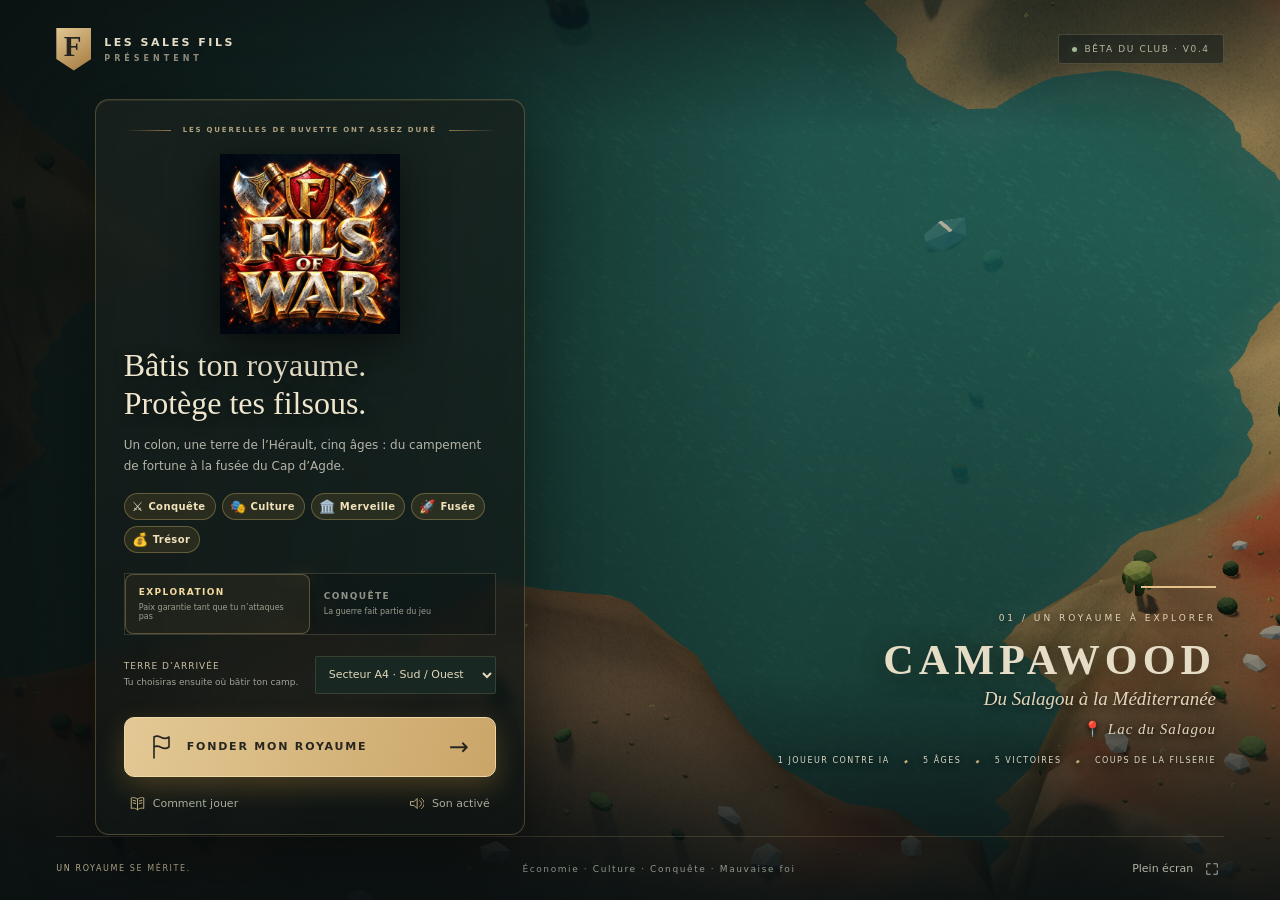
==== index.html @ 240ef9f4 "lot K : diplomatie avec les Barons et routes commerciales - diplomatie : guerre, trêve de 5 min ache" ====
<!doctype html>
<html lang="fr">
<head>
  <meta charset="utf-8">
  <meta name="viewport" content="width=device-width, initial-scale=1, viewport-fit=cover, maximum-scale=1">
  <meta name="theme-color" content="#161b1b">
  <meta name="description" content="FILS OF WAR — Bâtis ton royaume. Protège tes filsous. Fais trembler les autres clans. Une escarmouche autonome des Sales Fils sur les rives du Salagou.">
  <title>FILS OF WAR — Campawood · bêta du Club</title>
  <link rel="stylesheet" href="club.css">
  <link rel="icon" href="[data-uri]" type="image/svg+xml">
  <style>
:root{--ink:#e6ddc7;--muted:#a39f8f;--gold:#cfad72;--gold-light:#f2da9f;--line:rgba(214,190,135,.2);--panel:rgba(18,25,25,.94);--red:#8e3e37;--blue:#87b5bf;--hud-height:72px;--tray-height:172px;--map-size:202px;--serif:Georgia,'Times New Roman',serif;--sans:Inter,ui-sans-serif,system-ui,-apple-system,'Segoe UI',sans-serif;color-scheme:dark}
*{box-sizing:border-box}html,body{width:100%;height:100%;margin:0;overflow:hidden;background:#131d1d;color:var(--ink);font-family:var(--sans)}button,input,select{font:inherit}button{color:inherit;cursor:pointer;border:0;background:none}button:disabled{cursor:not-allowed;opacity:.43}button:focus-visible,input:focus-visible,select:focus-visible{outline:2px solid #f4d79a;outline-offset:3px}button,canvas{-webkit-tap-highlight-color:transparent}button{touch-action:manipulation}button svg{flex-shrink:0}button:hover:not(:disabled){filter:brightness(1.13)}[hidden]{display:none!important}svg.icon{width:24px;height:24px;display:block;fill:none;stroke:currentColor;stroke-width:1.6;stroke-linecap:round;stroke-linejoin:round}#world{position:absolute;inset:0;width:100%;height:100%;touch-action:none;outline:none}.vignette{position:absolute;inset:0;pointer-events:none;background:radial-gradient(ellipse at 54% 46%,transparent 54%,rgba(46,28,10,.34) 100%)}.menu-screen{position:absolute;inset:0;display:flex;flex-direction:column;isolation:isolate;background:linear-gradient(90deg,rgba(10,17,18,.97),rgba(12,20,21,.92) 27%,rgba(12,19,20,.44) 58%,rgba(12,19,20,.02) 100%)}.menu-screen:after{content:'';position:absolute;z-index:-1;inset:0;pointer-events:none;background:linear-gradient(0deg,rgba(10,17,18,.9),transparent 25%,transparent 85%,rgba(10,17,18,.5))}.menu-header{height:98px;display:flex;justify-content:space-between;align-items:center;padding:0 4.4%}.club-mark{display:flex;gap:13px;align-items:center;font-size:11px;font-weight:650;letter-spacing:2.5px}.club-sub{display:block;color:#938d7c;font-size:8px;letter-spacing:4px;margin-top:5px}.small-crest{display:grid;place-items:center;flex:0 0 auto;width:35px;height:43px;clip-path:polygon(0 0,100% 0,100% 73%,50% 100%,0 73%);font:700 29px var(--serif);background:linear-gradient(145deg,#e1c693,#a47a3f);color:#272521;padding-bottom:5px;filter:drop-shadow(0 2px 8px #0007)}.version-tag{border:1px solid #c9b58c3b;border-radius:3px;padding:9px 13px;font-size:9px;letter-spacing:1.6px;background:#111c1c88;color:#b9b7a2;display:flex;align-items:center;gap:8px}.version-tag i{width:5px;height:5px;background:#a4b997;border-radius:50%;box-shadow:0 0 9px #b4d69944}.menu-content{margin:0 0 0 7.4%;width:min(430px,42vw);flex:1;display:flex;flex-direction:column;justify-content:center;padding-bottom:25px}.ornament{display:flex;gap:12px;align-items:center;white-space:nowrap;margin-bottom:20px}.ornament span{height:1px;background:linear-gradient(90deg,transparent,#8e7848);flex:1}.ornament span:last-child{transform:rotate(180deg)}.ornament b{font-size:7px;letter-spacing:1.8px;font-weight:600;color:#b4a481}.wordmark{text-align:center;position:relative;margin-right:10px;line-height:.82;text-shadow:0 4px 2px #0009,0 0 30px #d0ae690f}.wordmark .fils,.wordmark .war{display:block;font-family:var(--serif);font-weight:900;letter-spacing:8px;background:linear-gradient(#eee2b8 6%,#bea270 38%,#f1e2ae 49%,#ac894e 70%,#e4d2a0);background-clip:text;-webkit-background-clip:text;color:transparent;filter:drop-shadow(0 3px 0 #4d3c24)}.wordmark .fils{font-size:clamp(60px,7.2vw,112px)}.wordmark .war{font-size:clamp(76px,8.6vw,137px)}.of-war{display:flex;gap:13px;justify-content:center;align-items:center;color:#bdae87;font-family:var(--serif);font-size:17px;letter-spacing:5px;line-height:1.8}.of-war i{display:block;width:75px;height:1px;background:linear-gradient(90deg,transparent,#9d8450)}.of-war i:last-child{transform:rotate(180deg)}.tagline{font:clamp(22px,2.5vw,34px)/1.2 var(--serif);margin:22px 0 12px;color:#efe6ce}.menu-description{font-size:12px;line-height:1.8;margin:0 0 23px;color:#b5b4a8}.difficulty{display:grid;grid-template-columns:1fr 1fr;background:#0c141477;border:1px solid var(--line);margin-bottom:12px}.difficulty button{text-align:left;padding:12px 13px;color:#8f9386;font-size:9px;font-weight:700;letter-spacing:1.4px;border:1px solid transparent;transition:.2s}.difficulty button.active{color:var(--gold-light);background:#75623b29;border-color:#c2a46a60}.difficulty button span{display:block;font-size:8px;font-weight:400;letter-spacing:0;margin-top:6px;color:#9e9e8f}.primary{background:linear-gradient(110deg,#e3c995,#caa568);color:#26251f;min-height:50px;display:flex;align-items:center;justify-content:center;gap:14px;padding:15px 24px;border:1px solid #eed7a2;box-shadow:0 0 0 3px #b69b5e18,inset 0 1px 0 #ffedbb88,0 6px 24px #0003;font-weight:750;font-size:11px;letter-spacing:1.8px}.start-button{width:100%;justify-content:flex-start;height:60px}.start-button .arrow{margin-left:auto;font-size:24px;font-weight:400}.start-button svg{width:24px}.menu-secondary{display:flex;justify-content:space-between;margin-top:18px}.menu-secondary button{display:flex;gap:8px;align-items:center;font-size:11px;color:#a9aa9b}.menu-secondary svg{width:15px;height:15px;color:#beaa7e}.map-title{position:absolute;bottom:17%;right:6%;text-shadow:0 2px 7px #000b;text-align:right;pointer-events:none}.map-title-line{width:75px;height:2px;background:#e3c28a;margin:0 0 18px auto}.map-title>span{font-size:9px;letter-spacing:3px;color:#e4d4b4}.map-title h2{font:700 clamp(26px,3.3vw,50px) var(--serif);letter-spacing:5px;margin:10px 0 4px}.map-title p{font:italic 19px var(--serif);margin:0 0 24px;color:#e4d5b9}.map-specs{display:flex;align-items:center;gap:14px;font-size:8px;letter-spacing:1.5px;color:#dbd7c3}.map-specs i{font-size:5px;color:#c7af7c}.menu-footer{display:flex;justify-content:space-between;align-items:center;margin:0 4.4%;height:64px;border-top:1px solid #c7b17b30;color:#8f978c;font-size:9px;letter-spacing:1.6px}.menu-footer>span:first-child{color:#c0b394;font-size:8px}.text-button{color:#b4b4a4;padding:13px 5px;font-size:11px}.text-button svg{display:inline-block;vertical-align:middle;width:14px;height:14px;margin-left:8px}.error-box{margin-top:15px;padding:12px;border:1px solid #a6584c;background:#4d2626;color:#f5d8ce;font-size:12px;line-height:1.5}
#hud{position:absolute;inset:0;pointer-events:none}#hud button,#hud input,#hud select,#hud canvas,#selection-panel,#cursor-info{pointer-events:auto}.topbar{position:absolute;top:0;left:0;right:0;height:var(--hud-height);display:flex;align-items:center;justify-content:space-between;background:linear-gradient(180deg,#192222fa,#192121f0);border-bottom:1px solid #d6bc763b;box-shadow:0 3px 16px #0004;padding:0 20px;gap:16px;pointer-events:auto}.hud-brand{display:flex;align-items:center;gap:10px;text-align:left;white-space:nowrap;padding:0}.hud-brand>span:last-child{font:700 12px var(--serif);letter-spacing:1.5px}.hud-brand small{display:block;font:7px var(--sans);letter-spacing:3.4px;color:#a69b80;margin-top:5px}.hud-brand .small-crest{width:28px;height:35px;font-size:24px}.resource-strip{display:flex;align-items:center;gap:24px}.resource{display:flex;align-items:center;gap:10px;position:relative}.resource svg{width:27px;height:27px;filter:drop-shadow(0 2px 2px #0006)}.food svg{color:#c6ba7b}.wood svg{color:#acb38c}.stone svg{color:#aab9b6}.gold svg{color:#ddb864}.population svg{color:#b0b9b7}.resource>div{display:flex;flex-direction:column;gap:3px}.resource strong{font-size:18px;font-weight:600;font-variant-numeric:tabular-nums;color:#efe9d6;white-space:nowrap}.resource>div>span{font-size:7px;letter-spacing:1.5px;color:#a29f8c}.resource>small{align-self:flex-end;font-size:9px;color:#8d9f91;padding-bottom:2px;min-width:8px}.resource.population{border-left:1px solid var(--line);padding-left:24px}.resource.population strong{font-size:16px}.session-controls{display:flex;align-items:center;gap:10px}.time-box{display:flex;flex-direction:column;gap:3px;align-items:center;min-width:44px}.time-box strong{font-size:11px;font-weight:500;font-variant-numeric:tabular-nums;letter-spacing:1px}.time-box button{color:var(--gold);font-size:9px;padding:1px 10px;border:1px solid #ad966b33;border-radius:2px}.icon-button{width:34px;height:34px;border:1px solid var(--line);display:grid;place-items:center;background:#172323e8;color:#c3c4ae;font:22px var(--sans)}.icon-button svg{width:17px;height:17px}.objective-panel{position:absolute;top:calc(var(--hud-height) + 24px);left:24px;width:270px;padding:17px 18px 14px;background:linear-gradient(135deg,rgba(19,30,28,.93),rgba(19,28,27,.82));border:1px solid var(--line);box-shadow:0 4px 20px #0002}.objective-panel:before{content:'';position:absolute;left:-1px;top:18px;width:2px;height:22px;background:var(--gold)}#objective-toggle{display:flex;width:100%;justify-content:space-between;align-items:center;padding:0}#objective-toggle svg{width:12px;height:12px;color:#b9aa87}.eyebrow{font-size:8px;font-weight:650;letter-spacing:1.6px;color:var(--gold)}.objective-panel h2{font:19px var(--serif);margin:13px 0 8px}.objective-panel p{font-size:11px;line-height:1.6;margin:0;color:#aeb5a5}.objective-progress{display:flex;gap:5px;margin:14px 0 10px}.objective-progress i{height:2px;background:#6b725e80;flex:1}.objective-progress i.done{background:#baab71}.objective-progress i.current{background:#e8cf8d;box-shadow:0 0 6px #cfb57166}.guide-action{color:#dcc695;padding:5px 0 0;display:flex;justify-content:space-between;gap:15px;width:100%;font-size:10px}.guide-action span{font-size:15px}.camera-controls{position:absolute;right:18px;top:calc(var(--hud-height) + 24px);display:flex;flex-direction:column;gap:6px}.selection-shortcuts{position:absolute;bottom:calc(var(--tray-height) + 13px);left:calc(var(--map-size) + 46px);display:flex;align-items:center;gap:7px}.selection-shortcuts button{display:flex;align-items:center;gap:8px;padding:9px 11px;border:1px solid #ccbb8b42;background:#14201eef;font-size:10px;box-shadow:0 2px 9px #0003}.selection-shortcuts svg{width:16px;height:16px;color:#bca87a}.selection-shortcuts b{font-size:9px;font-weight:600;border-left:1px solid var(--line);padding-left:8px;min-width:16px}.selection-shortcuts .active{border-color:#d5ba7f;color:#edd398;background:#6c5c30}kbd{font-size:8px;font-family:var(--sans);border:1px solid #b7b18c33;border-radius:2px;min-width:15px;text-align:center;padding:1px 3px;color:#9f9f8b;font-weight:500}.touch-only{display:none!important}.minimap-panel{position:absolute;bottom:18px;left:18px;width:var(--map-size);background:#172221f5;border:1px solid #c1a86e55;box-shadow:0 4px 24px #0008;padding:5px;pointer-events:auto}.minimap-heading{font-size:6px;letter-spacing:1.6px;padding:5px 4px 8px;display:flex;justify-content:space-between;align-items:center;color:#b6b09b}.minimap-heading b{font-size:8px;letter-spacing:0;color:#d3c99f;font-weight:500}#minimap{width:100%;height:auto;display:block;cursor:crosshair;touch-action:none;background:#152826}.minimap-legend{display:flex;justify-content:space-between;font-size:6px;letter-spacing:.7px;color:#aeb4a4;padding:8px 3px 3px}.minimap-legend span{display:flex;align-items:center;gap:4px}.minimap-legend i{width:4px;height:4px;border-radius:50%}.ally-dot{background:#7fbdc5}.enemy-dot{background:#c3634b}.selection-panel{position:absolute;bottom:18px;left:calc(var(--map-size) + 32px);right:18px;min-height:calc(var(--tray-height) - 18px);background:var(--panel);border:1px solid #c1a86e42;box-shadow:0 4px 24px #0006;display:flex;padding:15px 20px 31px;gap:24px}.selection-info{width:250px;min-width:215px;display:flex;gap:15px;align-items:center;border-right:1px solid var(--line);padding-right:18px}.portrait{width:66px;height:74px;position:relative;flex-shrink:0;display:grid;place-items:center;background:radial-gradient(circle at 50% 20%,#64737155,#26322f 65%);border:1px solid #c0ad7550;box-shadow:inset 0 0 0 3px #1a2928,inset 0 0 0 4px #c0ad7520}.portrait svg{width:39px;height:45px;color:#d6c69f;filter:drop-shadow(2px 4px 1px #0007)}.portrait .count{position:absolute;bottom:5px;right:5px;font-size:11px;font-weight:600;background:#16221fcc;padding:1px 4px;color:#f0d595}.portrait.enemy{background:radial-gradient(circle,#7d4b3f,#2f2824)}.unit-info{min-width:0}.unit-info .eyebrow{font-size:6px;letter-spacing:1.4px}.unit-info h3{font:18px/1.1 var(--serif);margin:7px 0 6px;color:#ede4cb}.unit-info p{font-size:9px;line-height:1.5;margin:5px 0;color:#a5ad9d}.health-track{height:3px;width:100%;max-width:135px;background:#f4e8b91d;margin-top:8px}.health-track i{display:block;background:#8aaa8b;height:100%}.health-numbers{font-size:8px;color:#99ab96;margin-top:4px;font-variant-numeric:tabular-nums}.action-area{flex:1;display:flex;gap:7px;align-items:center;flex-wrap:wrap;align-content:center;min-width:0}.action-card{display:flex;flex-direction:column;align-items:center;justify-content:center;position:relative;gap:5px;width:97px;min-height:90px;border:1px solid #b6a26a36;background:linear-gradient(145deg,#c5b47d0d,#0000);padding:9px 4px 7px;transition:background .1s}.action-card:hover{background:#b5a47823;border-color:#c9b67b99}.action-card svg{width:26px;height:26px;color:#cbbc91}.action-card strong{font-size:8px;font-weight:500;text-align:center;line-height:1.3}.action-card .cost{font-size:7px;display:flex;justify-content:center;gap:4px;flex-wrap:wrap;color:#b9b39b}.action-card .cost span{display:flex;align-items:center;gap:2px}.cost svg{width:10px!important;height:10px!important;color:#c6b480}.action-card .badge{position:absolute;right:3px;top:3px;font-size:6px;border:1px solid #cabb8050;padding:1px 3px;color:#c5ae7a;background:#222820}.action-card.locked{opacity:.45}.action-card.age-action{width:145px;border-color:#c5a85b55;background:#9e813422}.action-card.age-action strong{color:#e2c583}.action-card.small-card{min-height:66px;width:82px;gap:4px}.action-card.small-card svg{width:19px;height:19px}.action-card.small-card strong{font-size:7px}.action-back{align-self:stretch;min-width:24px;background:#af9b6120;color:#cdb678;font-size:20px}.close-selection{position:absolute;top:5px;right:8px;font-size:20px;color:#9d9e8b}.selection-hint{position:absolute;bottom:0;left:0;right:0;height:24px;display:flex;align-items:center;padding:0 18px;background:#0002;color:#8c988c;font-size:8px;border-top:1px solid #bdaa681c;letter-spacing:.1px}.selection-hint b{color:#c6b987;font-weight:500}.panel-description{font-size:11px;color:#b2b5a5;line-height:1.7;max-width:470px}.panel-description strong{font:19px var(--serif);color:#d7d4bc;display:block;margin-bottom:4px}.queue{display:flex;gap:4px;flex-wrap:wrap;width:100%;margin-top:3px;align-items:center}.queue>span{font-size:7px;color:#b9b8a2;margin-right:5px}.queue-item{width:24px;height:25px;border:1px solid #b5a67855;position:relative;display:grid;place-items:center;overflow:hidden}.queue-item svg{width:14px;height:14px;position:relative;z-index:1}.queue-item i{position:absolute;left:0;bottom:0;height:3px;background:#d1b577}.inline-progress{height:3px;width:100%;background:#6a715944;margin-top:7px}.inline-progress i{height:100%;background:#ccad6b;display:block}#banner{position:absolute;top:calc(var(--hud-height) + 20px);left:50%;transform:translateX(-50%);padding:12px 20px;background:#1a2723ed;border:1px solid #bfa57277;box-shadow:0 5px 30px #0005;max-width:440px;text-align:center;font-size:11px;line-height:1.5;color:#e3d4ac;transition:opacity .2s}#banner.error{border-color:#cc7567;color:#ffd2bd;background:#412f29ef}#banner.alert{border-color:#cb694d;background:#442b25ee;color:#efd1af}#cursor-info{position:absolute;pointer-events:none!important;max-width:205px;padding:7px 10px;background:#13211feb;border:1px solid #b7a27455;font-size:9px;color:#dfd5b8;box-shadow:0 3px 10px #0004}#drag-box{position:fixed;border:1px solid #e6d5a0;background:#dfc68f20;pointer-events:none}#order-marker{position:absolute;transform:translate(-50%,-50%);pointer-events:none!important;width:40px;height:22px;color:#dcca85}#order-marker i{display:block;width:100%;height:100%;border:2px solid currentColor;border-radius:50%;box-shadow:0 0 6px currentColor;animation:mark 1s ease-out infinite}#order-marker span{position:absolute;white-space:nowrap;top:-22px;left:50%;transform:translateX(-50%);font-size:10px;text-shadow:0 2px 3px #000;color:#fff4d5}#order-marker.attack{color:#f79565}@keyframes mark{0%{transform:scale(.5);opacity:1}100%{transform:scale(1.3);opacity:0}}.modal{color:var(--ink);background:radial-gradient(ellipse at 100% 0%,#3d413123,transparent),#1b2524;border:1px solid #c8ad7460;padding:36px;max-width:720px;width:calc(100% - 44px);max-height:calc(100% - 36px);overflow:auto;box-shadow:0 25px 120px #000b}.modal::backdrop{background:#070e11a6;backdrop-filter:blur(5px)}.modal h2{font:34px/1.1 var(--serif);color:#f1e4c5;margin:12px 0 13px}.modal h3{font:17px var(--serif);color:#d9c394}.modal p{color:#aeb5a5;font-size:12px;line-height:1.75}.modal-close{position:absolute;top:10px;right:14px;font-size:26px;color:#aca998}.help-grid{display:grid;grid-template-columns:1fr 1fr;gap:25px;margin-top:22px}.command-table{display:grid;grid-template-columns:1fr 1fr;gap:25px;border-top:1px solid var(--line);border-bottom:1px solid var(--line);padding:19px 0;margin:18px 0}.command-table b{font-size:9px;letter-spacing:1px;color:#c8b584;display:block;margin-bottom:10px}.command-table span{display:block;font-size:10px;line-height:1.6;margin:4px 0;color:#b1b9a9}.subtle-note{font-size:10px!important;color:#8e9d8e!important}.modal>.primary{width:100%;margin-top:22px}.pause-modal,.settings-modal{max-width:420px}.pause-modal{text-align:center}.pause-modal .secondary{margin-top:12px;width:100%;padding:14px;border:1px solid var(--line);font-size:11px}.pause-modal .text-button{margin-top:10px}.setting-row{display:flex;align-items:center;justify-content:space-between;gap:15px;padding:21px 0;border-bottom:1px solid var(--line);font-size:12px;color:#bfc3b2}.setting-row select{padding:8px 5px;background:#26332f;border:1px solid var(--line);font-size:11px;max-width:180px}.setting-row input[type=range]{width:130px;accent-color:#cdad70}.setting-row input[type=checkbox]{accent-color:#cdae71;width:18px;height:18px}.result-modal{max-width:535px;text-align:center}.result-crest{width:72px;height:84px;background:linear-gradient(140deg,#d5b77b,#8f6832);clip-path:polygon(0 0,100% 0,100% 72%,50% 100%,0 72%);color:#29362c;display:grid;place-items:center;margin:0 auto 25px;padding-bottom:13px}.result-crest svg{width:38px;height:38px}.result-stats{display:grid;grid-template-columns:repeat(2,1fr);gap:16px;padding:20px 0;margin:23px 0 0;border-top:1px solid var(--line);border-bottom:1px solid var(--line)}.result-stats strong{display:block;font:24px var(--serif);color:#dfd0a7}.result-stats span{font-size:8px;letter-spacing:1.1px;color:#95a493;display:block;margin-top:5px}#portrait-hint{display:none;position:absolute;z-index:50;inset:0;background:radial-gradient(circle at center,#354333,#152322);align-items:center;justify-content:center;flex-direction:column;text-align:center;padding:40px}#portrait-hint svg{width:70px;height:70px;color:#d5bd85}#portrait-hint h2{font:27px var(--serif);margin-top:30px}#portrait-hint p{font-size:13px;line-height:1.8;color:#b5c0ae}#ignore-portrait{margin-top:30px;padding:12px 18px;border:1px solid var(--line);font-size:11px}.no-js{position:fixed;inset:0;display:grid;place-items:center;background:#172421;color:#e6d2a1;z-index:99}
@media(min-width:1500px){.menu-content{width:450px;margin-left:10%}.menu-description{font-size:13px}.difficulty button{font-size:10px;padding:15px}.difficulty button span{font-size:9px}.menu-secondary button{font-size:12px}.resource-strip{gap:34px}.action-card{width:112px}.selection-info{width:280px}}
@media(max-width:1120px){:root{--hud-height:63px;--map-size:174px;--tray-height:158px}.topbar{padding:0 13px;gap:10px}.hud-brand>span:last-child{display:none}.resource-strip{gap:13px}.resource{gap:6px}.resource.population{padding-left:13px}.resource strong{font-size:16px}.resource svg{width:24px;height:24px}.resource>small{font-size:7px}.session-controls{gap:5px}.selection-panel{gap:16px;padding:12px 15px 29px}.selection-info{width:210px;min-width:180px;gap:12px;padding-right:12px}.portrait{width:55px;height:66px}.unit-info h3{font-size:16px}.action-card{width:80px;min-height:82px}.action-card strong{font-size:7px}.action-card .cost{font-size:6px}.action-card.age-action{width:123px}.action-card.small-card{width:72px;min-height:54px;gap:3px;padding:4px}.action-card.small-card svg{width:18px;height:18px}.action-card.small-card strong{font-size:6px}.selection-shortcuts{left:calc(var(--map-size) + 35px)}.menu-content{margin-left:6%;width:380px;max-width:45vw}.menu-header{height:80px}.map-title{right:4%;bottom:21%}.map-specs{font-size:6px;gap:9px}.objective-panel{width:235px;left:18px;top:calc(var(--hud-height) + 17px)}.camera-controls{top:calc(var(--hud-height) + 17px)}.objective-panel h2{font-size:17px}}
@media(max-height:740px){.menu-header{height:74px}.menu-content{padding-bottom:15px}.ornament{margin-bottom:10px}.wordmark .fils{font-size:80px}.wordmark .war{font-size:98px}.of-war{line-height:1.5;font-size:14px}.tagline{font-size:27px;margin-top:16px;margin-bottom:8px}.menu-description{font-size:11px;margin-bottom:18px}.difficulty button{padding:10px}.start-button{height:53px}.menu-footer{height:49px}.menu-secondary{margin-top:14px}}
@media(pointer:coarse){.touch-only{display:flex!important}kbd{display:none}.icon-button{width:38px;height:38px}.selection-shortcuts button{min-height:38px}.action-card{min-height:83px}.objective-panel{pointer-events:auto}.close-selection{width:30px;height:30px;top:1px;right:1px}}
@media(max-width:900px) and (orientation:landscape), (max-height:550px) and (orientation:landscape){:root{--hud-height:48px;--map-size:126px;--tray-height:123px}.topbar{padding:0 max(10px,env(safe-area-inset-right)) 0 max(10px,env(safe-area-inset-left));gap:8px}.hud-brand .small-crest{width:22px;height:28px;font-size:18px}.resource-strip{gap:9px}.resource{gap:5px}.resource>div{gap:1px}.resource strong{font-size:13px}.resource>div>span{font-size:5px;letter-spacing:1px}.resource>small{font-size:6px;min-width:4px}.resource svg{width:18px;height:18px}.resource.population{padding-left:9px}.resource.population strong{font-size:11px}.session-controls{gap:5px}.time-box{min-width:30px;gap:1px}.time-box strong{font-size:9px}.time-box button{font-size:8px;padding:1px 7px}.topbar .icon-button{width:30px;height:30px}.topbar .icon-button svg{width:14px;height:14px}.objective-panel{left:11px;top:calc(var(--hud-height) + 11px);width:207px;padding:10px 12px 8px}.objective-panel h2{font-size:14px;margin:8px 0 5px}.objective-panel p{font-size:9px;line-height:1.45}.objective-panel .eyebrow{font-size:6px}.objective-progress{margin:9px 0 7px}.guide-action{font-size:8px;padding-top:0}.camera-controls{right:11px;top:calc(var(--hud-height) + 11px);gap:4px}.camera-controls .icon-button{width:30px;height:30px;font-size:18px}.camera-controls .icon-button svg{width:14px;height:14px}.selection-shortcuts{left:calc(var(--map-size) + 23px);bottom:calc(var(--tray-height) + 1px);gap:5px}.selection-shortcuts button{font-size:8px;padding:5px 7px;gap:5px;min-height:29px}.selection-shortcuts svg{width:13px;height:13px}.selection-shortcuts b{font-size:8px;padding-left:5px}.minimap-panel{bottom:8px;left:9px;padding:3px}.minimap-heading{font-size:4px;letter-spacing:1px;padding:3px 2px 5px}.minimap-heading b{font-size:6px}.minimap-legend{font-size:4px;padding:4px 1px 2px;letter-spacing:.2px}.minimap-legend i{width:3px;height:3px}.selection-panel{left:calc(var(--map-size) + 18px);right:9px;bottom:8px;min-height:calc(var(--tray-height) - 8px);padding:9px 10px 20px;gap:10px}.selection-info{width:166px;min-width:142px;gap:8px;padding-right:9px}.portrait{width:42px;height:53px}.portrait svg{width:28px;height:34px}.portrait .count{font-size:8px}.unit-info h3{font-size:13px;margin:5px 0 4px}.unit-info .eyebrow{font-size:5px;letter-spacing:.7px}.unit-info p{font-size:7px;margin:3px 0}.health-track{margin-top:5px;height:2px}.health-numbers{font-size:6px}.action-area{gap:4px}.action-card{width:65px;min-height:68px;padding:5px 3px;gap:4px}.action-card svg{width:21px;height:21px}.action-card strong{font-size:6px}.action-card .cost{font-size:5px;gap:2px}.action-card .cost svg{width:8px!important;height:8px!important}.action-card.age-action{width:94px}.action-card.age-action strong{font-size:6px}.action-card.small-card{width:58px;min-height:40px;gap:2px;padding:3px 2px;flex-direction:row;flex-wrap:wrap}.action-card.small-card>svg{width:12px;height:12px}.action-card.small-card strong{font-size:5px}.action-card.small-card .cost{width:100%;font-size:5px}.action-card .badge{font-size:5px;padding:0 1px;top:0;right:0}.action-back{min-width:16px;font-size:16px}.selection-hint{height:17px;font-size:6px;padding:0 10px}.close-selection{font-size:17px;width:20px;height:20px;right:0}.panel-description{font-size:8px;line-height:1.55}.panel-description strong{font-size:13px}.queue{margin:0;gap:2px}.queue-item{width:18px;height:16px}.queue-item svg{width:10px;height:10px}.queue>span{font-size:5px}.queue-item i{height:2px}#banner{font-size:9px;padding:8px 13px;max-width:340px;top:calc(var(--hud-height) + 11px);left:55%}.menu-header{height:50px;padding:0 3%}.club-mark{font-size:8px;gap:9px}.club-mark .small-crest{width:24px;height:30px;font-size:21px}.club-sub{font-size:5px;letter-spacing:3px;margin-top:3px}.version-tag{font-size:6px;padding:6px 8px;letter-spacing:1px}.menu-content{margin-left:6%;width:295px;max-width:43vw;padding-bottom:8px}.ornament{margin-bottom:8px;gap:8px}.ornament b{font-size:5px;letter-spacing:1px}.wordmark .fils{font-size:45px;letter-spacing:5px}.wordmark .war{font-size:58px;letter-spacing:5px}.of-war{font-size:10px;line-height:1.2;gap:9px}.of-war i{width:42px}.tagline{font-size:19px;line-height:1.13;margin:10px 0 7px}.menu-description{font-size:8px;line-height:1.5;margin-bottom:10px}.difficulty{margin-bottom:8px}.difficulty button{font-size:6px;letter-spacing:1px;padding:7px 8px}.difficulty button span{font-size:5px;margin-top:4px}.start-button{min-height:36px;height:36px;padding:7px 12px;font-size:8px;letter-spacing:1px;gap:10px}.start-button svg{width:18px;height:18px}.start-button .arrow{font-size:18px}.menu-secondary{margin-top:9px}.menu-secondary button{font-size:7px;gap:6px}.menu-secondary svg{width:12px;height:12px}.menu-footer{height:32px;font-size:6px;letter-spacing:1px;margin:0 3%}.menu-footer>span:first-child{font-size:5px}.menu-footer button{font-size:7px;padding:8px 0}.menu-footer svg{width:10px;height:10px}.map-title{bottom:20%;right:5%}.map-title h2{font-size:27px;letter-spacing:3px}.map-title>span{font-size:6px;letter-spacing:2px}.map-title p{font-size:14px;margin-bottom:13px}.map-title-line{width:46px;margin-bottom:11px}.map-specs{font-size:5px;gap:7px;letter-spacing:.5px}.modal{padding:22px;max-height:calc(100% - 22px)}.modal h2{font-size:26px}.modal p{font-size:10px;line-height:1.5}.modal h3{font-size:14px;margin:5px 0}.help-grid{margin-top:15px;gap:18px}.command-table{padding:12px 0;margin:12px 0}.command-table b{font-size:7px;margin-bottom:6px}.command-table span{font-size:8px}.modal>.primary{margin-top:15px;min-height:38px;padding:11px;font-size:9px}.setting-row{padding:13px 0;font-size:10px}.result-crest{width:44px;height:53px;margin-bottom:15px}.result-crest svg{width:25px;height:25px}.result-stats{padding:12px 0;margin-top:15px;gap:10px}.result-stats strong{font-size:18px}.result-stats span{font-size:6px}}
@media(max-width:650px) and (orientation:portrait){#portrait-hint:not(.dismissed){display:flex}.menu-content{width:86%;max-width:none;margin-left:7%}.map-title{display:none}.menu-screen{background:linear-gradient(90deg,#101e1bef,#16221cc7)}.menu-header{padding:0 7%}.version-tag{font-size:6px;letter-spacing:.7px}.menu-footer>span:nth-child(2){display:none}.menu-footer{margin:0 7%}.topbar{gap:6px;padding:0 8px}.hud-brand{display:none}.resource-strip{gap:5px}.resource{gap:3px}.resource svg{width:13px;height:13px}.resource strong{font-size:12px}.resource>div>span{font-size:5px;letter-spacing:.3px}.resource>small{display:none}.resource.population{padding-left:5px}.resource.population strong{font-size:10px}.session-controls{gap:2px}.session-controls .icon-button{width:26px;height:29px}.time-box strong{font-size:8px}.time-box{min-width:29px}.objective-panel{width:210px;top:75px}.camera-controls{right:8px;top:75px}:root{--map-size:106px;--tray-height:211px}.selection-panel{left:9px;bottom:8px;right:9px;display:block;padding:10px 12px 25px}.selection-info{width:100%;border-right:0;margin-bottom:6px;padding:0;height:55px}.portrait{width:38px;height:45px}.portrait svg{width:25px;height:28px}.unit-info h3{font-size:14px;margin:4px 0}.unit-info p{font-size:8px;margin:2px 0}.health-track{margin-top:3px}.health-numbers{font-size:6px}.action-area{gap:5px}.action-card{width:67px;min-height:71px;padding:6px 3px;gap:4px}.action-card svg{width:20px;height:20px}.action-card strong{font-size:6px}.action-card .cost{font-size:6px}.action-card.age-action{width:104px}.action-card.small-card{width:58px;min-height:49px}.action-card.small-card strong{font-size:5px}.action-card.small-card .cost{font-size:5px}.minimap-panel{bottom:230px;left:10px}.selection-shortcuts{bottom:230px;left:125px;right:9px;flex-wrap:wrap}.selection-shortcuts button{font-size:7px;padding:6px;min-height:31px;gap:4px}.selection-shortcuts svg{width:12px;height:12px}.selection-hint{font-size:6px}.panel-description{font-size:9px}.panel-description strong{font-size:14px}.help-grid,.command-table{grid-template-columns:1fr;gap:10px}.modal{padding:25px}.modal h2{font-size:27px}.modal p{font-size:11px}#banner{top:260px;max-width:80%;width:300px;font-size:10px}}

/* Readable controls; action lists scroll horizontally on narrow displays. */
.objective-panel{pointer-events:auto}
.action-card strong{font-size:9px}
.action-card .cost{font-size:8px}
.action-card.small-card strong{font-size:8px}
.action-card.small-card .cost{font-size:7px}
.action-area{scrollbar-width:thin;scrollbar-color:#8b7750 transparent}
@media(max-width:1120px){.action-card strong{font-size:8px}.action-card .cost{font-size:7px}.action-card.small-card strong{font-size:7px}.action-card.small-card .cost{font-size:6px}}
@media(max-width:900px) and (orientation:landscape),(max-height:550px) and (orientation:landscape){
 :root{--tray-height:130px;--map-size:112px}
 .resource>div>span{font-size:7px;letter-spacing:.5px}.resource>small{font-size:8px}
 .resource strong{font-size:15px}.resource.population strong{font-size:13px}
 .resource-strip{gap:12px}.resource.population{padding-left:12px}
 .topbar .icon-button{width:37px;height:36px}.topbar .icon-button svg{width:18px;height:18px}
 .selection-info{width:148px;min-width:128px;max-width:148px;gap:7px}.portrait{width:36px;height:49px}.portrait svg{width:26px;height:29px}
 .unit-info h3{font-size:14px}.unit-info p{font-size:9px}.unit-info .eyebrow{font-size:6px}.health-numbers{font-size:8px}
 .action-area{flex-wrap:nowrap;overflow-x:auto;overflow-y:hidden;align-items:center;justify-content:flex-start;padding:1px 0 6px;scroll-snap-type:x proximity}
 .action-card,.action-card.small-card{flex:0 0 83px;min-height:85px;width:83px;display:flex;flex-direction:column;flex-wrap:nowrap;gap:5px;padding:7px 5px;scroll-snap-align:start}
 .action-card strong,.action-card.small-card strong{font-size:10px;line-height:1.25}
 .action-card .cost,.action-card.small-card .cost{font-size:8px;gap:4px;line-height:1.2;min-height:12px}
 .action-card svg,.action-card.small-card>svg{width:24px;height:24px}.action-card .cost svg{width:10px!important;height:10px!important}
 .action-card .badge{font-size:7px;padding:1px 3px}.action-card.age-action{flex-basis:112px;width:112px}.action-card.age-action strong{font-size:10px}
 .action-back{flex:0 0 30px;min-height:85px}.panel-description{flex:0 0 235px;font-size:10px}.panel-description strong{font-size:15px}
 .queue{flex:0 0 60px;align-items:center;max-height:82px;overflow:auto}.queue>span{font-size:6px}.queue-item{width:23px;height:23px}.queue-item svg{width:14px;height:14px}
 .selection-shortcuts{bottom:calc(var(--tray-height) + 5px)}.selection-shortcuts button{font-size:10px;padding:6px 9px;min-height:35px}.selection-shortcuts svg{width:17px;height:17px}.selection-shortcuts b{font-size:10px}
 .selection-hint{font-size:8px;height:18px}.camera-controls .icon-button{width:35px;height:35px}
 .objective-panel{width:215px}.objective-panel h2{font-size:16px}.objective-panel p{font-size:10px}.objective-panel .eyebrow{font-size:7px}.guide-action{font-size:9px;padding-top:3px;min-height:24px}
 .minimap-heading{font-size:5px}.minimap-legend{font-size:5px}
 #banner{font-size:11px;max-width:330px;left:57%}
}
@media(pointer:coarse){.menu-secondary button{min-height:33px}.close-selection{width:30px;height:30px}.action-card:hover{filter:none}}
@media(max-width:650px) and (orientation:portrait){.resource>div>span{font-size:6px}.resource strong{font-size:12px}.resource.population strong{font-size:10px}.action-area{flex-wrap:nowrap;overflow-x:auto;overflow-y:hidden;padding-bottom:6px}.action-card,.action-card.small-card{flex:0 0 84px;min-height:85px;display:flex;flex-direction:column}.action-card strong,.action-card.small-card strong{font-size:10px}.action-card .cost,.action-card.small-card .cost{font-size:8px}.action-card.age-action{flex-basis:118px}.action-card.age-action strong{font-size:10px}.action-card.small-card>svg{width:24px;height:24px}.panel-description{flex:0 0 250px}.action-back{flex:0 0 30px}.selection-shortcuts button{min-height:36px;font-size:9px}.selection-hint{font-size:8px}}

@media(max-width:900px) and (orientation:landscape),(max-height:550px) and (orientation:landscape){
 .menu-header{height:44px;flex-shrink:0}.menu-footer{height:32px;flex-shrink:0}.menu-content{min-height:0;width:340px;max-width:43vw;padding:5px 0 10px;justify-content:center}.ornament{display:none}
 .wordmark{text-align:left;white-space:nowrap;margin:0;line-height:1}
 .wordmark .fils,.wordmark .war{display:inline;font-size:43px;letter-spacing:1px}.of-war{display:inline-block;font-size:13px;line-height:1;letter-spacing:1px;margin:0 7px}.of-war i{display:none}
 .tagline{font-size:21px;margin:10px 0 14px}.menu-description{display:none}
 .difficulty{margin-bottom:10px}.difficulty button{font-size:9px;letter-spacing:.6px;padding:9px 8px}.difficulty button span{font-size:8px;line-height:1.3;margin-top:4px}
 .start-button{min-height:43px;height:43px;font-size:10px;padding:9px 13px}.menu-secondary{margin-top:8px}.menu-secondary button{font-size:10px;min-height:32px}.menu-secondary svg{width:15px;height:15px}
 .version-tag{font-size:8px}.club-mark{font-size:10px}.club-sub{font-size:6px}.menu-footer>span:first-child{font-size:7px}.menu-footer>span:nth-child(2){font-size:7px}.menu-footer button{font-size:9px}.map-title>span{font-size:8px}.map-title h2{font-size:30px}.map-title p{font-size:16px}.map-specs{font-size:7px}
}

/* v0.2 — one founder, explicit orders, readable staged progression. */
:root{--tray-height:190px}
#speed{font-size:7px;letter-spacing:.6px;color:#b9bdab;white-space:nowrap}
.selection-panel{padding-bottom:38px}
.selection-info{min-width:220px;width:260px}
.unit-info p.unit-activity{color:#b8d9be;border-left:2px solid #6f997a;padding-left:7px;font-size:10px}
.action-area{flex-wrap:nowrap;overflow-x:auto;overflow-y:hidden;justify-content:flex-start;padding:1px 0 5px}
.action-card,.action-card.small-card{flex:0 0 108px;min-height:106px;gap:5px;scroll-snap-align:start}
.action-card[data-action="train"]{flex-basis:125px}
.action-card.age-action{flex:0 0 165px;width:165px}
.action-card strong,.action-card.small-card strong{font-size:10px;line-height:1.3}
.action-card .cost{display:flex;flex-wrap:wrap;justify-content:center;gap:4px 7px;font-size:9px;line-height:1.4}
.action-note{display:block;color:#bec7b3;font-size:9px;line-height:1.35;max-width:100%;text-align:center}
.action-card.locked .action-note{color:#cdbb96}
.action-card.active{background:#365649;border-color:#b4d7b3;box-shadow:inset 0 0 0 1px #b4d7b3}
.action-back{flex:0 0 26px;min-height:90px}
.action-area .panel-description{flex:0 0 230px;font-size:11px;line-height:1.5}
.upgrade-details{flex:0 0 202px;display:flex;flex-direction:column;gap:5px;font-size:10px;color:#baa88c;padding:2px 8px}
.upgrade-details strong{color:#ded3b8;font-size:11px;margin-bottom:3px}
.upgrade-details .met{color:#a4c5a5}
.selection-hint{height:31px;font-size:10px;line-height:1.35;color:#c0c5b2;padding:4px 16px}
.queue{flex:0 0 65px;flex-wrap:wrap;align-content:center}
.queue .queue-time{font-size:11px;color:#d8cb9f;width:100%;text-align:center;margin-top:3px}
.objective-panel p{font-size:11px;line-height:1.6}
.objective-progress{gap:4px}
#touch-select.active{border-color:#d8c28b;background:#405144}
#order-marker span{font-size:11px;background:#162520cb;padding:3px 7px;border-radius:3px;top:-27px}
@media(max-width:1120px){
 .selection-info{min-width:180px;width:210px}.selection-hint{font-size:9px}
 .action-card,.action-card.small-card{flex-basis:96px}.action-card.age-action{flex-basis:148px;width:148px}
 .upgrade-details{flex-basis:175px;font-size:9px}
}
@media(max-width:900px) and (orientation:landscape),(max-height:550px) and (orientation:landscape){
 :root{--tray-height:153px}
 .selection-panel{padding-bottom:35px;min-height:calc(var(--tray-height) - 8px)}
 .selection-info{min-width:136px;width:155px;max-width:155px}.unit-info p.unit-activity{font-size:9px;line-height:1.4;padding-left:5px}
 .action-card,.action-card.small-card{flex:0 0 88px;min-height:94px;padding:6px 4px;gap:4px}
 .action-card[data-action="train"]{flex-basis:106px}.action-card.age-action{flex-basis:145px;width:145px}
 .action-card strong,.action-card.small-card strong{font-size:10px}.action-card .cost{font-size:8px;gap:3px 6px}.action-note{font-size:8px}
 .action-card svg{width:22px;height:22px}.upgrade-details{flex-basis:164px;font-size:9px;gap:4px}.upgrade-details strong{font-size:10px}
 .selection-hint{height:29px;font-size:9px;padding:3px 9px;letter-spacing:0}
 .action-area .panel-description{font-size:10px;flex-basis:210px}.action-back{min-height:90px}
 .objective-panel{width:205px}.objective-panel p{font-size:10px;line-height:1.45}
 #speed{font-size:6px;letter-spacing:.2px}.selection-shortcuts{bottom:calc(var(--tray-height) + 5px)}
 .selection-shortcuts button{font-size:9px;padding:6px 8px}
}
@media(max-width:650px) and (orientation:portrait){
 :root{--tray-height:236px}
 .selection-panel{padding-bottom:40px;min-height:220px}.selection-info{min-width:0;max-width:none;width:100%;height:58px;margin-bottom:9px}
 .unit-info p.unit-activity{font-size:10px}.selection-hint{height:35px;font-size:9px;line-height:1.35}
 .action-card,.action-card.small-card{min-height:100px;flex-basis:93px}.action-card[data-action="train"]{flex-basis:114px}.action-card.age-action{flex-basis:148px}
 .selection-shortcuts,.minimap-panel{bottom:252px}.upgrade-details{flex-basis:182px;font-size:10px}
 #banner{top:272px}.objective-panel p{font-size:11px}
}

/* v0.3 — a navigable world, visible wildlife and a sustainable economy. */
.start-region-label{display:flex;align-items:center;justify-content:space-between;gap:12px;margin-bottom:14px;padding:9px 0;color:#c8bea3;font-size:9px;letter-spacing:1px}
.start-region-label small{display:block;font-size:9px;letter-spacing:0;line-height:1.4;color:#9ca598;margin-top:5px}
.start-region-label select,.atlas-jump select{min-width:150px;max-width:56%;min-height:38px;background:#182721;color:#e2d7bc;border:1px solid #8f826346;border-radius:2px;padding:7px 9px;font-size:11px}
.portrait.neutral{color:#d0b998;border-color:#a695684d;background:linear-gradient(135deg,#504c32,#242d25)}
.atlas-button{width:100%;display:flex;align-items:center;justify-content:center;gap:7px;min-height:31px;margin-top:6px;border-top:1px solid #8b90763b;color:#d9ccac;font-size:10px;letter-spacing:.4px}
.atlas-button svg{width:16px;height:16px}.atlas-button kbd{font-size:9px;margin-left:auto;color:#a9b09d}
.minimap-panel .minimap-heading{font-size:8px;letter-spacing:1px}.minimap-panel .minimap-heading b{font-size:9px}
.atlas-modal{width:min(1040px,calc(100vw - 36px));max-width:none;padding:30px;max-height:calc(100dvh - 36px);overflow:auto;background:linear-gradient(135deg,#1c2d25,#111e1a)}
.atlas-layout{display:grid;grid-template-columns:minmax(260px,1fr) minmax(230px,300px);gap:30px;align-items:center}
.atlas-map-wrap{min-width:0;max-width:calc(100dvh - 112px);justify-self:center;width:100%}
#atlas-map{display:block;width:100%;height:auto;aspect-ratio:1;border:1px solid #b4a47866;background:#0d1618;cursor:crosshair;touch-action:manipulation;image-rendering:pixelated;box-shadow:0 8px 28px #0004}
.atlas-map-key{display:flex;justify-content:space-between;gap:8px;margin-top:12px;font-size:9px;color:#b9c1ad}.atlas-map-key span{display:flex;align-items:center;gap:5px}.atlas-map-key i{display:inline-block;width:5px;height:5px;background:#a6dade}.atlas-map-key .enemy-dot{background:#e68059}
.atlas-copy .eyebrow{font-size:8px;letter-spacing:1.2px}.atlas-copy h2{font-size:32px;margin:12px 0 15px}.atlas-copy p{font-size:12px;line-height:1.7}.atlas-copy .atlas-location{border-top:1px solid var(--line);border-bottom:1px solid var(--line);padding:10px 0;color:#daca9f;font-size:11px;font-variant-numeric:tabular-nums}
.atlas-copy label{font-size:11px;color:#b8c1aa}.atlas-jump{display:flex;gap:8px;margin:8px 0 12px}.atlas-jump select{flex:1;min-width:0;max-width:none}.atlas-jump .secondary{min-height:38px;margin:0;padding:8px 14px;font-size:11px}
.atlas-copy>#atlas-home{width:100%;min-height:38px;margin:0;font-size:11px;padding:9px 10px}.atlas-copy .subtle-note{font-size:10px;line-height:1.6;color:#929f8e;margin:17px 0}.atlas-copy .primary{width:100%;font-size:10px;padding:12px;min-height:42px}
.help-economy{display:grid;grid-template-columns:1fr 1fr;gap:18px 28px;border-top:1px solid var(--line);padding-top:18px;margin-top:22px}.help-economy h3{color:#dbc291;font-size:17px}
#cursor-info{max-width:280px;white-space:normal;line-height:1.5}
@media(max-width:1120px){.map-specs{flex-wrap:wrap;justify-content:flex-end;max-width:380px}.start-region-label{font-size:8px}.start-region-label small{font-size:8px}.start-region-label select{font-size:10px;min-width:135px}}
@media(max-width:900px) and (orientation:landscape),(max-height:550px) and (orientation:landscape){
 .menu-content{overflow-y:auto;overscroll-behavior:contain;scrollbar-width:thin;justify-content:flex-start;padding:10px 0 14px}.wordmark .fils,.wordmark .war{font-size:35px}.tagline{font-size:17px;margin:8px 0;line-height:1.12}.difficulty{margin-bottom:4px}.difficulty button{padding:7px 8px}
 .start-region-label{padding:3px 0;min-height:40px;margin-bottom:7px;gap:8px}.start-region-label small{display:none}.start-region-label select{min-height:34px;font-size:10px;min-width:127px}.menu-secondary{margin-top:5px}
 .atlas-button{min-height:27px;font-size:8px;gap:4px;margin-top:3px}.atlas-button svg{width:13px;height:13px}.minimap-panel .minimap-heading{font-size:6px}.minimap-panel .minimap-heading b{font-size:7px}
 .atlas-modal{padding:20px;width:calc(100vw - 24px);max-height:calc(100dvh - 20px)}.atlas-layout{grid-template-columns:minmax(200px,1fr) minmax(220px,300px);gap:20px}.atlas-map-wrap{max-width:calc(100dvh - 78px)}.atlas-copy h2{font-size:23px;margin:8px 0}.atlas-copy .eyebrow{font-size:7px}.atlas-copy p{font-size:10px;line-height:1.45;margin:8px 0}.atlas-copy .atlas-location{font-size:10px;padding:7px 0}.atlas-copy label{font-size:10px}.atlas-jump{margin:5px 0 8px}.atlas-jump select{min-height:32px;font-size:10px}.atlas-jump .secondary{min-height:32px}.atlas-copy>#atlas-home{font-size:10px;min-height:32px}.atlas-copy .subtle-note{font-size:9px;line-height:1.4;margin:9px 0}.atlas-copy .primary{min-height:34px;font-size:9px;padding:8px}.atlas-map-key{font-size:8px;margin-top:8px}
 .help-economy{gap:14px 20px;margin-top:15px;padding-top:12px}.help-economy h3{font-size:14px}
}
@media(max-height:400px) and (orientation:landscape){.menu-content .tagline{display:none}.menu-content .wordmark{margin-bottom:10px}.atlas-copy .subtle-note{font-size:8px}.atlas-copy h2{font-size:21px}.atlas-copy .atlas-location{margin:5px 0;padding:5px 0}}
@media(max-width:650px) and (orientation:portrait){
 .start-region-label{font-size:9px}.start-region-label small{font-size:8px}.start-region-label select{min-height:38px;font-size:11px}
 .atlas-modal{width:calc(100vw - 24px);padding:22px}.atlas-layout{grid-template-columns:1fr;gap:18px}.atlas-map-wrap{max-width:none}.atlas-copy h2{font-size:26px}.atlas-copy .eyebrow{font-size:7px}.atlas-copy p{font-size:11px}.atlas-map-key{font-size:8px}.atlas-button{font-size:8px;min-height:28px}.atlas-button svg{width:13px;height:13px}.minimap-panel .minimap-heading{font-size:6px}.help-economy{grid-template-columns:1fr;gap:10px}.help-economy h3{font-size:16px}
}

</style>
<style id="fow-ui-allege">/* 20/10 : interface allegee, plus de place pour la carte */@media(min-width:901px){:root{--tray-height:150px}.selection-panel{padding:10px 16px 26px;gap:18px}.action-card{min-height:76px;padding:7px 4px 6px}.action-card.small-card{min-height:58px}.portrait{width:56px;height:62px}.selection-info{width:220px}.objective-panel{width:240px;padding:12px 14px 10px;opacity:.94}.objective-panel h2{font-size:16px;margin:8px 0 6px}.objective-panel p{font-size:10px;line-height:1.5}}</style>
<style id="fow-menu-v4">
.menu-screen{background:linear-gradient(90deg,rgba(9,14,14,.9),rgba(10,16,16,.62) 34%,rgba(10,16,16,.12) 62%,rgba(10,16,16,0) 100%),radial-gradient(ellipse at 80% 110%,rgba(8,10,10,.55),transparent 55%)}
.menu-content{background:linear-gradient(160deg,rgba(26,34,30,.78),rgba(14,20,19,.66));border:1px solid rgba(214,188,120,.28);border-radius:14px;padding:26px 28px 22px!important;margin-top:8px;margin-bottom:8px;box-shadow:0 24px 70px rgba(0,0,0,.45),inset 0 1px 0 rgba(255,236,190,.08);backdrop-filter:blur(6px);-webkit-backdrop-filter:blur(6px);flex:0 1 auto!important;align-self:flex-start;max-height:calc(100% - 20px);overflow:auto}
.menu-screen>.menu-content{margin-top:auto;margin-bottom:auto}
.fow-logo{filter:drop-shadow(0 10px 22px rgba(0,0,0,.6));max-height:min(180px,22vh)!important;width:auto!important;align-self:center;margin-bottom:6px!important}.menu-content .tagline{margin-top:6px!important}
.menu-content .tagline{text-shadow:0 2px 12px rgba(0,0,0,.5)}
.fow-chemins{display:flex;gap:6px;flex-wrap:wrap;margin:-8px 0 20px}
.fow-chemins span{display:flex;align-items:center;gap:5px;padding:5px 9px 5px 7px;border-radius:999px;background:rgba(242,184,75,.1);border:1px solid rgba(242,207,123,.3);font-size:13px}
.fow-chemins b{font:600 10px var(--sans);letter-spacing:.4px;color:#f1e2bb}
.difficulty button{border-radius:8px}
.start-button{border-radius:10px;box-shadow:0 10px 26px rgba(201,150,60,.28)}
.start-button:not([disabled]):hover{transform:translateY(-1px);box-shadow:0 14px 32px rgba(201,150,60,.4)}
.map-title{right:5%!important;bottom:15%!important}
.map-title h2{text-shadow:0 4px 22px rgba(0,0,0,.6),0 0 40px rgba(242,184,75,.15)}
#fow-survol-lieu:before{content:"📍 ";font-style:normal}
#fow-survol-lieu{transition:opacity .4s}
@media(max-width:900px),(max-height:550px){.menu-content{padding:14px 16px 12px!important;border-radius:10px}.fow-chemins{margin:-4px 0 10px;gap:4px}.fow-chemins span{padding:3px 6px;font-size:10px}.fow-chemins b{font-size:7px}}
</style>
</head>
<body>
  <canvas id="world" aria-label="Carte stratégique de Campawood, utilisez la souris ou les commandes tactiles."></canvas>
  <div class="vignette" aria-hidden="true"></div>

  <section id="menu" class="menu-screen">
    <header class="menu-header"><div class="club-mark"><span class="small-crest">F</span><span>LES SALES FILS<span class="club-sub">PRÉSENTENT</span></span></div><span class="version-tag"><i></i> BÊTA DU CLUB · V0.4</span></header>
    <div class="menu-content">
      <div class="ornament"><span></span><b>LES QUERELLES DE BUVETTE ONT ASSEZ DURÉ</b><span></span></div>
      <img class="fow-logo" src="logo.webp" alt="Fils of War"><div class="wordmark" role="img" aria-label="Fils of War"><span class="fils">FILS</span><div class="of-war"><i></i><span>OF</span><i></i></div><span class="war">WAR</span></div>
      <p class="tagline">Bâtis ton royaume.<br>Protège tes filsous.</p>
      <p class="menu-description">Un colon, une terre de l’Hérault, cinq âges : du campement de fortune à la fusée du Cap d’Agde.</p><div class="fow-chemins" aria-label="Les cinq façons de gagner"><span title="Abattre le cœur du camp rival">⚔️<b>Conquête</b></span><span title="12 000 points de culture">🎭<b>Culture</b></span><span title="Tenir Les Grands Buffets 3 minutes">🏛️<b>Merveille</b></span><span title="Faire décoller la fusée">🚀<b>Fusée</b></span><span title="Garder 15 000 filsous 3 minutes">💰<b>Trésor</b></span></div>
      <div class="difficulty" role="group" aria-label="Choisir la difficulté"><button data-difficulty="discovery" class="active" aria-pressed="true">EXPLORATION<span>Paix garantie tant que tu n’attaques pas</span></button><button data-difficulty="normal" aria-pressed="false">CONQUÊTE<span>La guerre fait partie du jeu</span></button></div>
      <label class="start-region-label" for="start-region"><span>TERRE D’ARRIVÉE<small>Tu choisiras ensuite où bâtir ton camp.</small></span><select id="start-region" aria-label="Choisir son secteur de départ"><option value="18">Secteur A4 · Sud-ouest</option></select></label>
      <button id="start" class="primary start-button" disabled><span data-icon="flag"></span><span id="start-label">PRÉPARATION DU ROYAUME…</span><span class="arrow">→</span></button>
      <div class="menu-secondary"><button id="menu-help"><span data-icon="book"></span>Comment jouer</button><button id="menu-sound"><span data-icon="sound"></span>Son activé</button></div>
      <div id="load-error" class="error-box" hidden></div>
    </div>
    <div class="map-title"><div class="map-title-line"></div><span>01 / UN ROYAUME À EXPLORER</span><h2>CAMPAWOOD</h2><p>Du Salagou à la Méditerranée</p><div class="map-specs"><span>1 JOUEUR CONTRE IA</span><i>◆</i><span>5 ÂGES</span><i>◆</i><span>5 VICTOIRES</span><i>◆</i><span>COUPS DE LA FILSERIE</span></div></div>
    <footer class="menu-footer"><span>UN ROYAUME SE MÉRITE.</span><span>Économie · Culture · Conquête · Mauvaise foi</span><button id="menu-fullscreen" class="text-button">Plein écran <span data-icon="expand"></span></button></footer>
  </section>

  <div id="hud" hidden>
    <header class="topbar">
      <button id="home" class="hud-brand" title="Rejoindre le colon (H)" aria-label="Centrer sur le colon"><span class="small-crest">F</span><span>FILS OF WAR<small>CAMPAWOOD</small></span></button>
      <div class="resource-strip" aria-label="Ressources de la partie">
        <div class="resource food" title="Vivres : recrute les ouvriers et les troupes"><span data-icon="food"></span><div><strong id="res-food">0</strong><span>VIVRES</span></div><small id="workers-food"></small></div>
        <div class="resource wood" title="Bois : constructions et équipements"><span data-icon="wood"></span><div><strong id="res-wood">0</strong><span>BOIS</span></div><small id="workers-wood"></small></div>
        <div class="resource stone" title="Pierre : agrandissement, tours et fortifications"><span data-icon="stone"></span><div><strong id="res-stone">0</strong><span>PIERRE</span></div><small id="workers-stone"></small></div>
        <div class="resource gold" title="Filsous de cette partie : technologies et siège"><span data-icon="gold"></span><div><strong id="res-gold">0</strong><span>FILSOUS</span></div><small id="workers-gold"></small></div>
        <div class="resource population" title="Colon : 1 place. Campement : 3. Maison principale : 6. Construisez ensuite des maisons pour agrandir le clan."><span data-icon="people"></span><div><strong id="population">1 / 1</strong><span>POPULATION</span></div></div>
      </div>
      <div class="session-controls"><div class="time-box"><strong id="timer">00:00</strong><span id="speed" title="Une seconde de jeu correspond à une seconde réelle">TEMPS RÉEL</span></div><button id="pause" class="icon-button" aria-label="Mettre en pause" title="Pause (Espace)"><span data-icon="pause"></span></button><button id="settings" class="icon-button" aria-label="Réglages"><span data-icon="settings"></span></button></div>
    </header>
    <section class="objective-panel" id="objective-panel"><button id="objective-toggle" aria-expanded="true"><span class="eyebrow" id="age-label">DÉPART · NOMADE</span><span data-icon="chevron"></span></button><div id="objective-body"><h2 id="objective-title">Choisis où vivre.</h2><p id="objective-detail">Déplace ton colon, puis choisis où fonder ton campement.</p><div class="objective-progress" id="objective-progress"></div><button id="guide-action" class="guide-action">Fonder mon campement <span>→</span></button></div></section>
    <div id="banner" role="status" aria-live="polite" hidden></div>
    <div class="camera-controls"><button id="zoom-in" class="icon-button" aria-label="Zoomer">+</button><button id="zoom-out" class="icon-button" aria-label="Dézoomer">−</button><button id="fullscreen" class="icon-button" aria-label="Plein écran"><span data-icon="expand"></span></button><button id="help" class="icon-button" aria-label="Afficher les commandes">?</button></div>
    <div class="selection-shortcuts"><button id="select-army"><span data-icon="swords"></span>Armée <kbd>A</kbd><b id="army-count">0</b></button><button id="select-workers"><span data-icon="worker"></span><span id="workers-label">Colon</span> <kbd>V</kbd><b id="idle-count">1</b></button><button id="touch-select" aria-pressed="false" title="Lire une fiche sans donner d’ordre"><span data-icon="eye"></span>Inspecter</button><button id="cancel-placement" hidden>Annuler la construction <kbd>Échap</kbd></button></div>
    <aside class="minimap-panel"><div class="minimap-heading"><span id="map-sector">TERRES DU SALAGOU</span><b>N ↑</b></div><canvas id="minimap" width="224" height="224" aria-label="Minicarte du territoire : toucher pour déplacer la caméra"></canvas><div class="minimap-legend"><span><i class="ally-dot"></i>CAMPAWOOD</span><span><i class="enemy-dot"></i>CLAN RIVAL</span></div><button id="open-atlas" class="atlas-button"><span data-icon="map"></span>Atlas du territoire <kbd>M</kbd></button></aside>
    <section id="selection-panel" class="selection-panel"><div id="selection-info" class="selection-info"></div><div id="action-area" class="action-area"></div><button id="clear-selection" class="close-selection" aria-label="Désélectionner">×</button><div id="selection-hint" class="selection-hint"></div></section>
    <div id="cursor-info" hidden></div><div id="drag-box" hidden></div><div id="order-marker" hidden><i></i><span></span></div>
  </div>

  <dialog id="help-dialog" class="modal"><button class="modal-close" data-close aria-label="Fermer">×</button><span class="eyebrow">DU COLON À LA VILLE</span><h2>Ton premier royaume.</h2><p class="dialog-intro">Tu arrives avec un seul colon, sans village ni armée. C’est toi qui choisis où t’installer. Le bâtiment central grandit avec ton économie.</p><div class="help-grid"><div><h3>01 · Choisis ta terre</h3><p>Ton colon est sélectionné au départ. Clique sur le terrain pour marcher et explorer. Choisis un endroit libre, près du bois et des vivres, puis utilise <b>Fonder mon campement</b> et clique sur l’emplacement. Le colon construit pendant 35 secondes après son arrivée. Les abords de ta terre d’arrivée sont déjà dessinés sur la carte.</p></div><div><h3>02 · Accueille des habitants</h3><p>Clique sur le campement, puis sur <b>Recruter un ouvrier</b>. Chaque ouvrier coûte 60 vivres et prend 40 secondes. Le camp est limité à quatre personnes. Sélectionne un ouvrier et clique sur une ressource : il récolte, transporte et rapporte au camp ou au dépôt.</p></div><div><h3>03 · Développe ton village</h3><p>Trois ouvriers et un dépôt terminé permettent de préparer la <b>maison principale</b> : 180 vivres, 220 bois, 80 pierres et 90 secondes de travaux. Les maisons, fermes et casernes deviennent alors disponibles. Les conditions sont affichées sur le bâtiment central.</p></div><div><h3>04 · Fais naître ta ville</h3><p>Six ouvriers, deux maisons, une caserne et des réserves permettent de préparer l’<b>hôtel de ville</b>. L’Âge II demande au moins dix minutes d’implantation, puis 150 secondes de travaux. Développe ensuite ton armée et détruis le bâtiment central adverse.</p></div><div><h3>07 · Diplomatie et commerce</h3><p>Le bouton <b>🤝 Diplomatie</b> montre l’humeur des Barons. Un cadeau les adoucit ; une <b>trêve</b> achète 5 minutes de calme ; avec une bonne relation, un <b>pacte commercial</b> ouvre leurs villes à tes marchands. Ils proposent parfois eux-mêmes une trêve quand ils sont en difficulté… et peuvent trahir. Forme des <b>marchands</b> à la Banque : ils font seuls la route la plus rentable entre tes villes, tes hameaux alliés et les villes des Barons sous pacte.</p></div><div><h3>06 · Terres, bastides et merveilles naturelles</h3><p>Ton château rayonne sur les <b>secteurs</b> voisins, d’autant plus loin que ton âge et ta culture grandissent. Chaque secteur tenu rapporte de la culture, et on ne bâtit pas chez le rival (sauf tours et palissades). Dès l’âge II, fonde des <b>bastides</b> : de nouvelles villes qui recrutent, reçoivent les récoltes et étendent tes terres. Le Pic Saint-Loup, Mourèze, le Salagou, Sète, les gorges de l’Hérault et le volcan d’Agde sont des <b>merveilles naturelles</b> : les découvrir rapporte de la culture, les avoir dans tes terres rapporte en continu.</p></div><div><h3>05 · La Filserie</h3><p>Chaque victoire, chantier, pillage et point de culture remplit la <b>jauge de Filserie</b>. Pleine ou presque, elle déclenche un super coup : <b>Tournée générale</b>, <b>Mouettes de Sète</b>, <b>Appel du CIO</b> ou <b>Grand barbecue</b>. Pas assez de jauge ? Paie en filsous. Les titres gagnés et les photos des grands moments t’attendent à la fin de la partie.</p></div></div><div class="help-economy"><div><h3>Chasser pour nourrir le clan</h3><p>Après la fondation, sélectionne un ouvrier puis clique sur un cerf, ou utilise <b>Chasser</b>. Il poursuit l’animal, récupère la viande et la rapporte au camp ou au dépôt. Un cerf fournit 160 vivres. Un troupeau peut accueillir un nouvel animal toutes les huit minutes si un cerf survit et si son habitat reste libre. Évite de chasser le dernier.</p></div><div><h3>Préparer les prochaines récoltes</h3><p>Les bois épuisés repoussent après <b>huit minutes</b>, les vivres sauvages après <b>six minutes</b>, si leur emplacement reste libre. Une ferme épuisée se <b>réensemence</b> pour 20 bois et 30 secondes de travail. Le bois et les récoltes doivent toujours être rapportés.</p></div><div><h3>Ouvrir de nouveaux filons</h3><p>Quand une source de pierre ou de filsous est vide, clique sur sa fiche puis sur <b>Prospecter</b>, ou donne cet ordre à un ouvrier. Pierre : 40 bois et 90 secondes, pour 600 pierres à extraire. Filsous : 60 bois et 120 secondes, pour 500 à extraire. Un chantier interrompu conserve son avancement ; reprendre ne paie pas une deuxième fois.</p></div><div><h3>Parcourir les grandes terres</h3><p>La carte offre <b>24 secteurs</b>, avec une surface 36 fois plus grande. Ouvre l’<b>Atlas</b> avec M ou son bouton sous la minicarte, puis clique sur la zone à regarder. H ramène au camp ou au colon. Déplacer la caméra n’explore pas le terrain : tes personnages doivent s’y rendre.</p></div></div><div class="command-table"><div><b>ORDINATEUR</b><span>Clic sur un personnage : le sélectionner</span><span>Puis clic sur le sol : marcher · sur une ressource : récolter</span><span>Un clic droit donne aussi l’ordre contextuel</span><span>Déplacer / Récolter / Chasser : action, puis cible</span><span>Glisser : groupe · Maj + clic : ajouter à la sélection</span><span>Molette : zoom · Flèches / bouton central glissé : caméra</span><span>A : armée · V : ouvriers libres · H : camp / colon · M : atlas · Espace : pause</span></div><div><b>TÉLÉPHONE EN PAYSAGE</b><span>Toucher un personnage : le sélectionner</span><span>Puis toucher le terrain ou une ressource : donner l’ordre</span><span>Déplacer / Récolter / Chasser : action, puis cible</span><span>Glisser : caméra · Pincer : zoom</span><span>Inspecter : lire une fiche sans donner d’ordre</span><span>Annuler / Échap : quitter le mode construction ou ordre</span></div></div><p class="subtle-note">Une action refusée affiche sa raison. L’activité du personnage reste visible dans sa fiche. Les ressources ne sont ajoutées qu’après livraison. La partie avance en temps réel ; Exploration maintient la paix tant que tu ne déclares pas la guerre.</p><button class="primary" data-close>J’AI COMPRIS <span>→</span></button></dialog>
  <dialog id="atlas-dialog" class="modal atlas-modal">
    <button class="modal-close" data-close aria-label="Fermer l’atlas">×</button>
    <div class="atlas-layout"><div class="atlas-map-wrap"><canvas id="atlas-map" width="384" height="384" aria-label="Atlas des 24 secteurs : clique pour déplacer la caméra, ou utilise la liste des secteurs"></canvas><div class="atlas-map-key"><span><i class="ally-dot"></i> Ton clan</span><span><i class="enemy-dot"></i> Rival visible</span><span>◆ Gibier visible</span></div></div>
    <div class="atlas-copy"><span class="eyebrow">24 SECTEURS · 36 FOIS PLUS DE SURFACE</span><h2>Le grand territoire.</h2><p>Clique sur la carte pour y déplacer la caméra. Les terres inconnues restent cachées : ton colon ou tes troupes devront les explorer.</p><p class="atlas-location" id="atlas-location">Position de la caméra</p><label for="atlas-sector">Aller vers un secteur</label><div class="atlas-jump"><select id="atlas-sector" aria-label="Secteur à rejoindre"></select><button id="atlas-go" class="secondary">Voir</button></div><button id="atlas-home" class="secondary">Revenir à mon camp ou mon colon</button><p class="subtle-note">Le module se joue contre une IA. Les 24 secteurs offrent des terres pour de futures implantations. La partie est en pause pendant la consultation de l’atlas.</p><button class="primary" data-close>REPRENDRE <span>→</span></button></div></div>
  </dialog>
  <dialog id="pause-dialog" class="modal pause-modal"><span class="eyebrow">LE ROYAUME RETIENT SON SOUFFLE</span><h2>Trêve de buvette.</h2><p>La partie est en pause.</p><button id="resume" class="primary">REPRENDRE LA PARTIE <span>→</span></button><button id="restart" class="secondary">Recommencer cette escarmouche</button><button id="back-menu" class="text-button">Retour à l’accueil</button></dialog>
  <dialog id="settings-dialog" class="modal settings-modal"><button class="modal-close" data-close aria-label="Fermer">×</button><span class="eyebrow">À TA MESURE</span><h2>Réglages du royaume.</h2><label class="setting-row"><span>Ambiance & effets</span><input id="volume" type="range" min="0" max="100" value="35" aria-label="Volume sonore"></label><label class="setting-row"><span>Musique</span><input id="music" type="checkbox" checked></label><label class="setting-row"><span>Détails graphiques</span><select id="quality"><option value="high">Soignés</option><option value="low">Légers · téléphone</option></select></label><p class="subtle-note">Les réglages légers réduisent les ombres et la résolution. Tes préférences sont conservées sur cet appareil.</p><button class="primary" data-close>RETOUR AU ROYAUME</button></dialog>
  <dialog id="result-dialog" class="modal result-modal"><div id="result-crest" class="result-crest"></div><span class="eyebrow" id="result-eyebrow">LES CHRONIQUES DE CAMPAWOOD</span><h2 id="result-title">Victoire du clan.</h2><p id="result-copy"></p><div id="result-stats" class="result-stats"></div><button id="play-again" class="primary">BÂTIR UN NOUVEAU ROYAUME <span>→</span></button><button id="result-home" class="text-button">Retour à l’accueil</button></dialog>
  <div id="portrait-hint"><span data-icon="rotate"></span><h2>Ton royaume voit grand.</h2><p>Tourne ton téléphone en paysage pour jouer confortablement.</p><button id="ignore-portrait">Continuer dans ce format</button></div>
  <noscript><div class="no-js">Active JavaScript pour lancer FILS OF WAR.</div></noscript>
  <!--
FILS OF WAR — Campawood v0.3. Standalone offline edition.
Source commit: 756d2595c6f632327b05d1c3eb413c710767688b
Third-party component: Three.js r180
The MIT License

Copyright © 2010-2025 three.js authors

Permission is hereby granted, free of charge, to any person obtaining a copy
of this software and associated documentation files (the "Software"), to deal
in the Software without restriction, including without limitation the rights
to use, copy, modify, merge, publish, distribute, sublicense, and/or sell
copies of the Software, and to permit persons to whom the Software is
furnished to do so, subject to the following conditions:

The above copyright notice and this permission notice shall be included in
all copies or substantial portions of the Software.

THE SOFTWARE IS PROVIDED "AS IS", WITHOUT WARRANTY OF ANY KIND, EXPRESS OR
IMPLIED, INCLUDING BUT NOT LIMITED TO THE WARRANTIES OF MERCHANTABILITY,
FITNESS FOR A PARTICULAR PURPOSE AND NONINFRINGEMENT. IN NO EVENT SHALL THE
AUTHORS OR COPYRIGHT HOLDERS BE LIABLE FOR ANY CLAIM, DAMAGES OR OTHER
LIABILITY, WHETHER IN AN ACTION OF CONTRACT, TORT OR OTHERWISE, ARISING FROM,
OUT OF OR IN CONNECTION WITH THE SOFTWARE OR THE USE OR OTHER DEALINGS IN
THE SOFTWARE.

-->
<script src="maths.js"></script>
<script src="reseau.js"></script>
<script src="telephone.js"></script>
<script src="geo-playable.js"></script>
<script src="carte.js"></script>
<script src="herault.js"></script>
<script src="patrimoine.js"></script>
<script src="monde-vivant.js"></script>
<script src="salagou.js"></script>
<script src="salagou-v2.js"></script>
<script src="geo-finitions.js"></script>
<script src="sauvegarde.js"></script>
<script src="devmap.js"></script>
<script src="jeu.js"></script>
<script src="victoires-ui.js"></script>
<script src="filserie-ui.js"></script>
<script src="fete-ui.js"></script>
<script src="menu-survol.js"></script>
<script src="oisifs-ui.js"></script>
<script src="diplo-ui.js"></script>

</body>
</html>
---- club.css ----
/* FILS OF WAR au Club (18/10) : le blason de Florian, le salon du reseau, le bandeau. */
.fow-logo{display:block;width:auto;height:min(34vh,250px);aspect-ratio:1;margin:0 auto 4px;filter:drop-shadow(0 8px 22px #000a)}
.fow-logo+.wordmark{display:none}
.menu-content{overflow-y:auto;scrollbar-width:none}
.menu-content::-webkit-scrollbar{display:none}

html.reseau .difficulty,html.reseau #start,html.reseau .menu-description{display:none!important}
#fow-net{margin:4px 0 0;display:flex;flex-direction:column;gap:9px}
.fn-titre{display:flex;align-items:center;gap:10px;font-size:10px;font-weight:750;letter-spacing:2.2px;color:var(--gold-light)}
.fn-titre i{font-style:normal;font-size:8px;letter-spacing:1.4px;padding:3px 7px;border:1px solid #c2a46a70;border-radius:3px;color:#d8c08c}
.fn-etat{margin:0;font-size:11px;color:#b5b4a8}
.fn-liste{display:flex;flex-direction:column;gap:7px}
.fn-salon{display:grid;grid-template-columns:1fr auto;align-items:center;text-align:left;padding:11px 14px;background:#75623b29;border:1px solid #c2a46a60;color:var(--ink)}
.fn-salon b{font-size:13px;letter-spacing:.5px}
.fn-salon small{grid-column:1;font-size:9px;color:#b9b19a;margin-top:3px}
.fn-salon .arrow{grid-row:1/3;grid-column:2;font-size:22px;color:var(--gold-light)}
.fn-vide,.fn-attente{margin:0;font-size:11px;line-height:1.6;color:#a39f8f}
.fn-attente{color:var(--gold-light)}
.fn-attente:before{content:'';display:inline-block;width:7px;height:7px;margin-right:8px;border-radius:50%;background:#e3c995;animation:fn-pouls 1.2s ease-in-out infinite}
@keyframes fn-pouls{50%{opacity:.25}}
.fn-fermer{align-self:flex-start;font-size:10px;letter-spacing:1px;color:#c9b58c;text-decoration:underline;padding:4px 0}
.fn-note{margin:2px 0 0;font-size:10px;line-height:1.6;color:#8f9386}

#fn-bandeau{position:fixed;z-index:60;left:50%;top:calc(var(--hud-height) + 10px);transform:translateX(-50%);max-width:min(560px,92vw);
  padding:9px 14px;border:1px solid #c2a46a70;border-radius:4px;background:rgba(18,25,25,.95);color:var(--ink);font-size:12px;line-height:1.45;text-align:center;box-shadow:0 6px 22px #0007}
#fn-bandeau[data-grave]{border-color:#c4614f;color:#f3d2c8}
#fn-bandeau button{margin-left:6px;padding:3px 9px;border:1px solid #c2a46a70;border-radius:3px;color:var(--gold-light);font-size:11px}

/* ---- LE TELEPHONE A L'HORIZONTALE (18/10) ------------------------------
   Florian, capture d'iPhone a l'appui : « il faut améliorer la vue sur
   téléphone ». Sur 414 px de haut, le panneau du bas en prenait 146, la
   fiche d'objectif 162, la minicarte 172 : il restait un quart de l'ecran
   pour le royaume. Et Safari regonflait en paysage des textes que le jeu
   avait descendus a 5-6 px. Ici : on replie au lieu de rapetisser, des
   textes de 9 px au moins, une seule ligne en bas, rien du tout en bas
   quand rien n'est choisi. Tout est sous #hud pour passer devant les regles
   d'origine (claude/fow/extraire-fow.py n'y touche pas). */
html{-webkit-text-size-adjust:100%;text-size-adjust:100%}
html.sans-plein-ecran #fullscreen,html.sans-plein-ecran #menu-fullscreen{display:none!important}
@media (orientation:landscape) and (max-height:500px){
  html:root{--hud-height:40px;--map-size:86px;--tray-height:82px}   /* html:root passe devant les :root du jeu, ecrits apres nous */
  #hud .topbar{height:40px;padding:0 max(8px,env(safe-area-inset-right)) 0 max(8px,env(safe-area-inset-left));gap:8px}
  #hud .hud-brand .small-crest{width:22px;height:27px;font-size:17px}
  #hud .hud-brand>span:last-child{display:none}
  #hud .resource-strip{gap:12px}
  #hud .resource{gap:4px}
  #hud .resource svg{width:17px;height:17px}
  #hud .resource strong{font-size:13px}
  #hud .resource>div>span{display:none}
  #hud .resource>small{font-size:9px}
  #hud .resource.population{padding-left:10px}
  #hud .resource.population strong{font-size:12px}
  #hud .time-box strong{font-size:11px}
  #hud .time-box span{display:none}
  #hud .topbar .icon-button{width:32px;height:32px}
  #hud .topbar .icon-button svg{width:15px;height:15px}

  /* La fiche d'objectif : une etiquette repliee (telephone.js la replie au depart). */
  #hud .objective-panel{left:8px;top:46px;width:auto;max-width:240px;padding:7px 10px}
  #hud .objective-panel:before{top:8px;height:14px}
  #hud #objective-toggle{gap:10px}
  #hud .objective-panel .eyebrow{font-size:9px;letter-spacing:1.2px}
  #hud #objective-body{width:220px;max-height:calc(100vh - 150px);overflow-y:auto}
  #hud .objective-panel h2{font-size:15px;margin:7px 0 4px}
  #hud .objective-panel p{font-size:11px;line-height:1.45}
  #hud .objective-progress{margin:7px 0 5px}
  #hud .guide-action{font-size:10px}

  /* A droite : le zoom se fait en pincant, il reste l'aide (et le plein ecran s'il existe). */
  #hud .camera-controls{right:8px;top:46px;gap:5px}
  #hud .camera-controls .icon-button{width:32px;height:32px;font-size:17px}
  #hud .camera-controls svg{width:14px;height:14px}
  html.tactile #hud #zoom-in,html.tactile #hud #zoom-out{display:none}

  /* La minicarte, sans titre ni legende ; l'atlas en pastille sur son coin. */
  #hud .minimap-panel{left:max(8px,env(safe-area-inset-left));bottom:8px;width:var(--map-size);padding:3px}
  #hud .minimap-heading,#hud .minimap-legend{display:none}
  #hud #minimap{display:block;width:100%;height:auto}
  #hud .atlas-button{position:absolute;top:-34px;left:0;width:32px;min-height:30px;height:30px;margin:0;padding:0;border:1px solid #c1a86e55;background:#172221f5;font-size:0;gap:0}
  #hud .atlas-button svg{width:16px;height:16px}
  #hud .atlas-button kbd{display:none}

  /* Les raccourcis, en pastilles au-dessus du panneau. */
  #hud .selection-shortcuts{left:calc(var(--map-size) + 16px);bottom:calc(var(--tray-height) + 14px);gap:5px;flex-wrap:nowrap}
  #hud .selection-shortcuts button{min-height:30px;padding:4px 8px;gap:5px;font-size:10px}
  #hud .selection-shortcuts svg{width:15px;height:15px}
  #hud .selection-shortcuts b{font-size:10px;padding-left:5px}

  /* Le panneau du bas, sur une ligne : qui, puis ses ordres qui defilent. */
  #hud .selection-panel{left:calc(var(--map-size) + 16px);right:max(8px,env(safe-area-inset-right));bottom:8px;min-height:0;height:var(--tray-height);display:flex;padding:6px 30px 6px 8px;gap:8px;align-items:stretch}
  #hud .selection-info{width:150px;min-width:130px;max-width:150px;height:auto;margin:0;gap:7px;padding-right:8px;border-right:1px solid var(--line)}
  #hud .portrait{width:34px;height:42px;flex:0 0 34px}
  #hud .portrait svg{width:22px;height:26px}
  #hud .unit-info{min-width:0}
  #hud .unit-info .eyebrow{display:block;font-size:8px;letter-spacing:.8px;white-space:nowrap;overflow:hidden;text-overflow:ellipsis}
  #hud .unit-info h3{font-size:13px;margin:2px 0 3px;white-space:nowrap;overflow:hidden;text-overflow:ellipsis}
  #hud .unit-info p{font-size:9px;line-height:1.3;margin:0;white-space:nowrap;overflow:hidden;text-overflow:ellipsis}
  #hud .health-track{margin-top:3px}
  #hud .health-numbers{font-size:8px}
  #hud .action-area{flex:1;flex-wrap:nowrap;overflow-x:auto;overflow-y:hidden;align-items:stretch;gap:5px;padding:0;scroll-snap-type:x proximity}
  #hud .action-area .panel-description{flex:0 0 220px;font-size:10px;line-height:1.4;align-self:center}
  #hud .action-card,#hud .action-card.small-card{flex:0 0 70px;width:70px;min-height:0;height:auto;padding:4px 3px;gap:1px;flex-direction:column;flex-wrap:nowrap;scroll-snap-align:start}
  #hud .action-card.age-action{flex-basis:96px;width:96px}
  #hud .action-card svg,#hud .action-card.small-card>svg{width:16px;height:16px}
  #hud .action-card .action-note{font-size:8px;line-height:1.1;color:#a9a48f}
  #hud .action-card{overflow:hidden}
  #hud .action-card strong,#hud .action-card.small-card strong,#hud .action-card.age-action strong{font-size:9px;line-height:1.15}
  #hud .action-card .cost,#hud .action-card.small-card .cost{font-size:8px;gap:3px;width:auto;min-height:0}
  #hud .action-card .cost svg{width:9px!important;height:9px!important}
  #hud .action-card .badge{font-size:7px}
  #hud .close-selection{top:2px;right:2px;width:26px;height:26px}
  #hud .selection-hint{display:none}
  /* Rien de choisi : plus de panneau, juste la consigne en une ligne. */
  #hud .selection-panel:has(#action-area>.panel-description:only-child){height:auto;padding:5px 10px;background:rgba(18,25,25,.82)}
  #hud .selection-panel:has(#action-area>.panel-description:only-child) :is(#selection-info,#action-area,.close-selection){display:none}
  #hud .selection-panel:has(#action-area>.panel-description:only-child) .selection-hint{display:block;position:static;height:auto;min-height:0;padding:0;border:0;font-size:10px;line-height:1.35;color:#c9c3ad;background:none}
  #hud:has(#action-area>.panel-description:only-child) .selection-shortcuts{bottom:44px}

  /* Le menu : le blason a gauche, les commandes a droite, tout visible sans defiler. */
  #menu .menu-header{height:44px;padding:0 max(16px,env(safe-area-inset-right)) 0 max(16px,env(safe-area-inset-left))}
  #menu .version-tag{padding:5px 9px}
  #menu .map-title{display:none}
  #menu .menu-content{width:auto;max-width:none;margin:0 max(16px,env(safe-area-inset-right)) 0 max(16px,env(safe-area-inset-left));padding:0;
    display:grid;grid-template-columns:auto minmax(0,400px);column-gap:28px;align-content:center;justify-content:center;overflow-y:auto}
  #menu .menu-content>*{grid-column:2}
  #menu .menu-content>.fow-logo{grid-column:1;grid-row:1/span 9;align-self:center;height:min(62vh,210px);margin:0}
  #menu .ornament,#menu .menu-description{display:none}
  #menu .tagline{font-size:19px;margin:0 0 8px}
  #menu .difficulty{margin-bottom:8px}
  #menu .difficulty button{padding:8px 10px;font-size:10px}
  #menu .difficulty button span{font-size:9px;margin-top:3px}
  #menu .start-region-label{margin-bottom:8px}
  #menu .start-button{height:46px;min-height:46px}
  #menu .menu-secondary{margin-top:8px}
  #menu .menu-footer{height:34px}
  #menu #fow-net{gap:6px;margin:0}
  #menu .fn-note{display:none}
}

/* 18/10 : « je n'arrive pas à basculer » -- le bouton qui couche l'écran (telephone.js). */
#portrait-hint .fow-paysage{margin-top:30px;padding:14px 22px;border:1px solid #c2a46a;border-radius:3px;background:#75623b55;color:var(--gold-light);font-size:13px;letter-spacing:1px}
#portrait-hint .fow-paysage+#ignore-portrait{margin-top:14px}

/* 18/10 : la sauvegarde (sauvegarde.js) -- le bouton du menu et le voile de la reprise. */
.fow-cache{display:none!important}
#fow-reprendre{margin-bottom:10px;flex-wrap:wrap;height:auto!important;row-gap:2px}
#fow-reprendre .fr-titre{flex:1 1 auto;text-align:left}
#fow-reprendre .fr-detail{order:3;flex:1 1 100%;text-align:left;font-size:10px;letter-spacing:.6px;font-weight:500;opacity:.8;margin-top:3px}
#fow-reprise{position:fixed;inset:0;z-index:90;display:flex;align-items:center;justify-content:center;background:radial-gradient(circle at center,#2d3a2fee,#111a19f5)}
#fow-reprise .fr-boite{display:flex;flex-direction:column;gap:12px;align-items:center;text-align:center;padding:24px;max-width:340px;color:var(--ink)}
#fow-reprise b{font:24px var(--serif);color:var(--gold-light)}
#fow-reprise .fr-texte{font-size:12px;line-height:1.6;color:#b5c0ae}
#fow-reprise .fr-barre{width:240px;height:6px;border-radius:3px;background:#ffffff1a;overflow:hidden}
#fow-reprise .fr-barre i{display:block;height:100%;width:0;background:var(--gold-light);transition:width .2s}
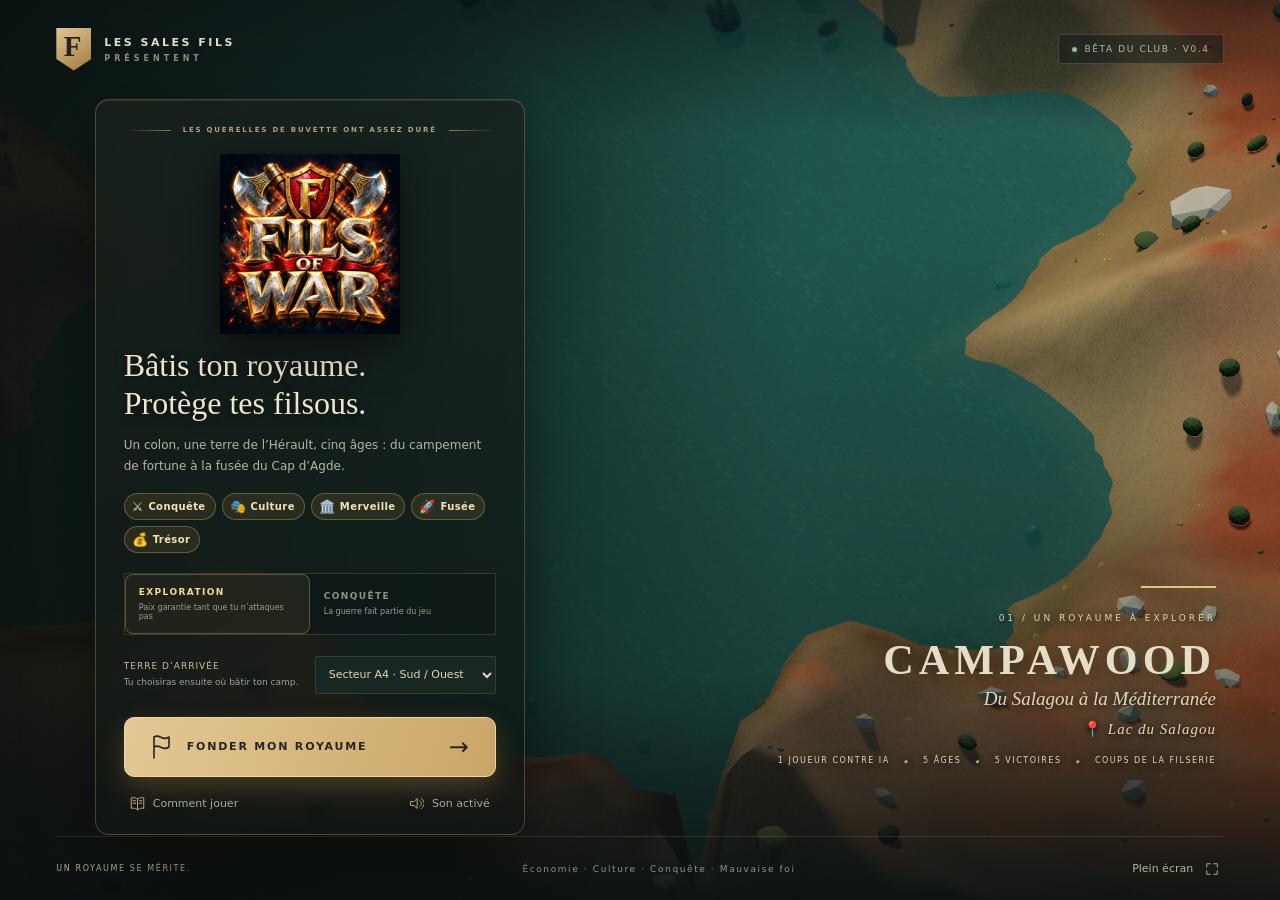
==== commit 28902a14: "barre du haut, Filserie compacte, sauvegarde manuelle, étangs du littoral - Diplomatie et Victoires " ====
--- a/index.html
+++ b/index.html
@@ -218,7 +218,7 @@
     <div class="atlas-layout"><div class="atlas-map-wrap"><canvas id="atlas-map" width="384" height="384" aria-label="Atlas des 24 secteurs : clique pour déplacer la caméra, ou utilise la liste des secteurs"></canvas><div class="atlas-map-key"><span><i class="ally-dot"></i> Ton clan</span><span><i class="enemy-dot"></i> Rival visible</span><span>◆ Gibier visible</span></div></div>
     <div class="atlas-copy"><span class="eyebrow">24 SECTEURS · 36 FOIS PLUS DE SURFACE</span><h2>Le grand territoire.</h2><p>Clique sur la carte pour y déplacer la caméra. Les terres inconnues restent cachées : ton colon ou tes troupes devront les explorer.</p><p class="atlas-location" id="atlas-location">Position de la caméra</p><label for="atlas-sector">Aller vers un secteur</label><div class="atlas-jump"><select id="atlas-sector" aria-label="Secteur à rejoindre"></select><button id="atlas-go" class="secondary">Voir</button></div><button id="atlas-home" class="secondary">Revenir à mon camp ou mon colon</button><p class="subtle-note">Le module se joue contre une IA. Les 24 secteurs offrent des terres pour de futures implantations. La partie est en pause pendant la consultation de l’atlas.</p><button class="primary" data-close>REPRENDRE <span>→</span></button></div></div>
   </dialog>
-  <dialog id="pause-dialog" class="modal pause-modal"><span class="eyebrow">LE ROYAUME RETIENT SON SOUFFLE</span><h2>Trêve de buvette.</h2><p>La partie est en pause.</p><button id="resume" class="primary">REPRENDRE LA PARTIE <span>→</span></button><button id="restart" class="secondary">Recommencer cette escarmouche</button><button id="back-menu" class="text-button">Retour à l’accueil</button></dialog>
+  <dialog id="pause-dialog" class="modal pause-modal"><span class="eyebrow">LE ROYAUME RETIENT SON SOUFFLE</span><h2>Trêve de buvette.</h2><p>La partie est en pause.</p><button id="resume" class="primary">REPRENDRE LA PARTIE <span>→</span></button><button id="fow-sauver" class="secondary" type="button">💾 Sauvegarder la partie</button><small id="fow-sauver-info" style="display:block;margin:6px 0 0;color:#9fa898;font-size:10px">La partie se garde aussi toute seule sur cet appareil.</small><button id="restart" class="secondary">Recommencer cette escarmouche</button><button id="back-menu" class="text-button">Retour à l’accueil</button></dialog>
   <dialog id="settings-dialog" class="modal settings-modal"><button class="modal-close" data-close aria-label="Fermer">×</button><span class="eyebrow">À TA MESURE</span><h2>Réglages du royaume.</h2><label class="setting-row"><span>Ambiance & effets</span><input id="volume" type="range" min="0" max="100" value="35" aria-label="Volume sonore"></label><label class="setting-row"><span>Musique</span><input id="music" type="checkbox" checked></label><label class="setting-row"><span>Détails graphiques</span><select id="quality"><option value="high">Soignés</option><option value="low">Légers · téléphone</option></select></label><p class="subtle-note">Les réglages légers réduisent les ombres et la résolution. Tes préférences sont conservées sur cet appareil.</p><button class="primary" data-close>RETOUR AU ROYAUME</button></dialog>
   <dialog id="result-dialog" class="modal result-modal"><div id="result-crest" class="result-crest"></div><span class="eyebrow" id="result-eyebrow">LES CHRONIQUES DE CAMPAWOOD</span><h2 id="result-title">Victoire du clan.</h2><p id="result-copy"></p><div id="result-stats" class="result-stats"></div><button id="play-again" class="primary">BÂTIR UN NOUVEAU ROYAUME <span>→</span></button><button id="result-home" class="text-button">Retour à l’accueil</button></dialog>
   <div id="portrait-hint"><span data-icon="rotate"></span><h2>Ton royaume voit grand.</h2><p>Tourne ton téléphone en paysage pour jouer confortablement.</p><button id="ignore-portrait">Continuer dans ce format</button></div>
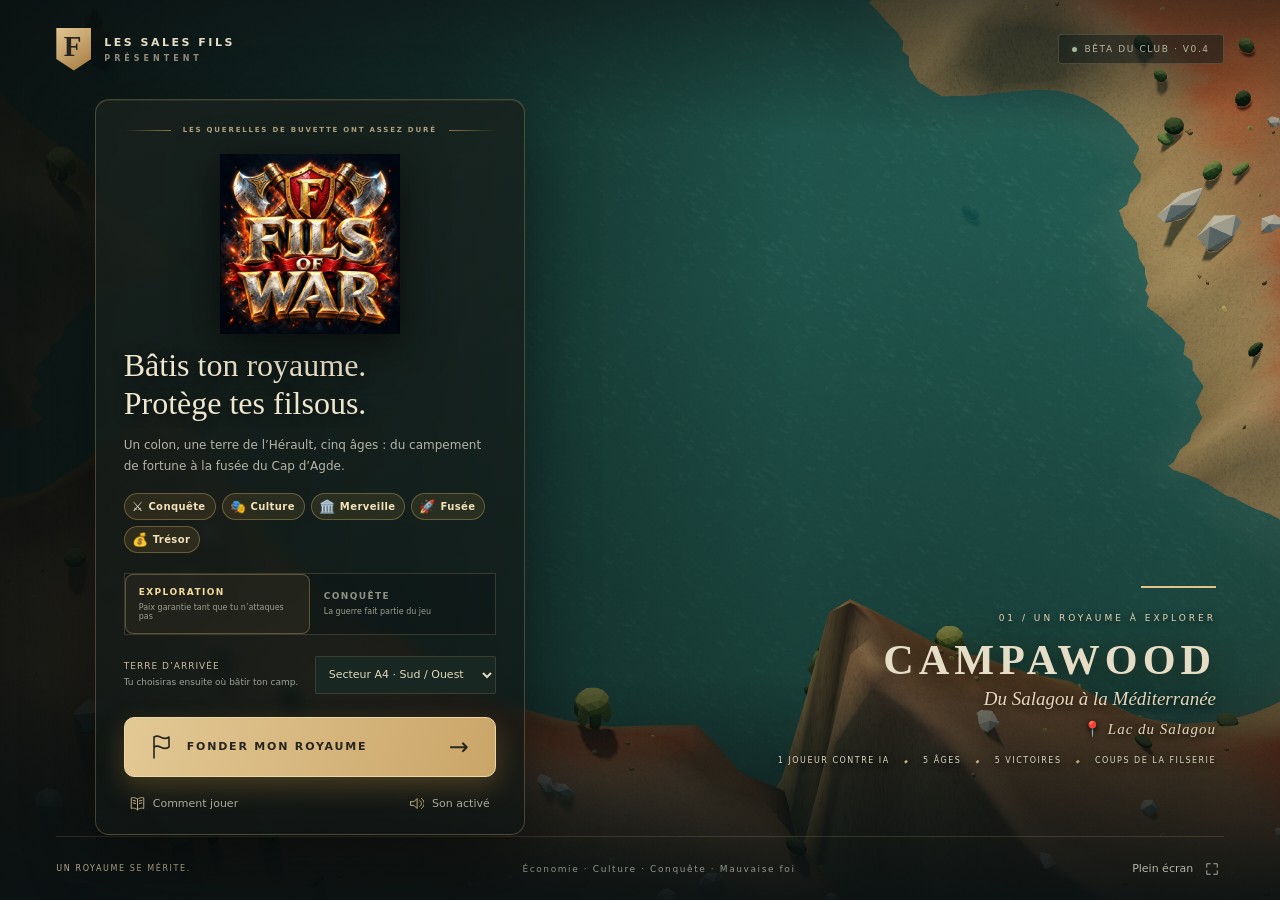
==== commit 155aa1ba: "palissades tracées d'un seul tenant, mise en page sans chevauchement - palissade en deux clics (dépa" ====
--- a/index.html
+++ b/index.html
@@ -151,6 +151,7 @@
 
 </style>
 <style id="fow-ui-allege">/* 20/10 : interface allegee, plus de place pour la carte */@media(min-width:901px){:root{--tray-height:150px}.selection-panel{padding:10px 16px 26px;gap:18px}.action-card{min-height:76px;padding:7px 4px 6px}.action-card.small-card{min-height:58px}.portrait{width:56px;height:62px}.selection-info{width:220px}.objective-panel{width:240px;padding:12px 14px 10px;opacity:.94}.objective-panel h2{font-size:16px;margin:8px 0 6px}.objective-panel p{font-size:10px;line-height:1.5}}</style>
+<style id="fow-mise-en-page">html{-webkit-text-size-adjust:100%;text-size-adjust:100%}.selection-panel,.selection-shortcuts{left:max(calc(var(--map-size) + 18px),calc(var(--fow-map-right,0px) + 10px))!important}#fow-oisifs.oi-dans{font-size:10px;padding:6px 9px}</style>
 <style id="fow-menu-v4">
 .menu-screen{background:linear-gradient(90deg,rgba(9,14,14,.9),rgba(10,16,16,.62) 34%,rgba(10,16,16,.12) 62%,rgba(10,16,16,0) 100%),radial-gradient(ellipse at 80% 110%,rgba(8,10,10,.55),transparent 55%)}
 .menu-content{background:linear-gradient(160deg,rgba(26,34,30,.78),rgba(14,20,19,.66));border:1px solid rgba(214,188,120,.28);border-radius:14px;padding:26px 28px 22px!important;margin-top:8px;margin-bottom:8px;box-shadow:0 24px 70px rgba(0,0,0,.45),inset 0 1px 0 rgba(255,236,190,.08);backdrop-filter:blur(6px);-webkit-backdrop-filter:blur(6px);flex:0 1 auto!important;align-self:flex-start;max-height:calc(100% - 20px);overflow:auto}
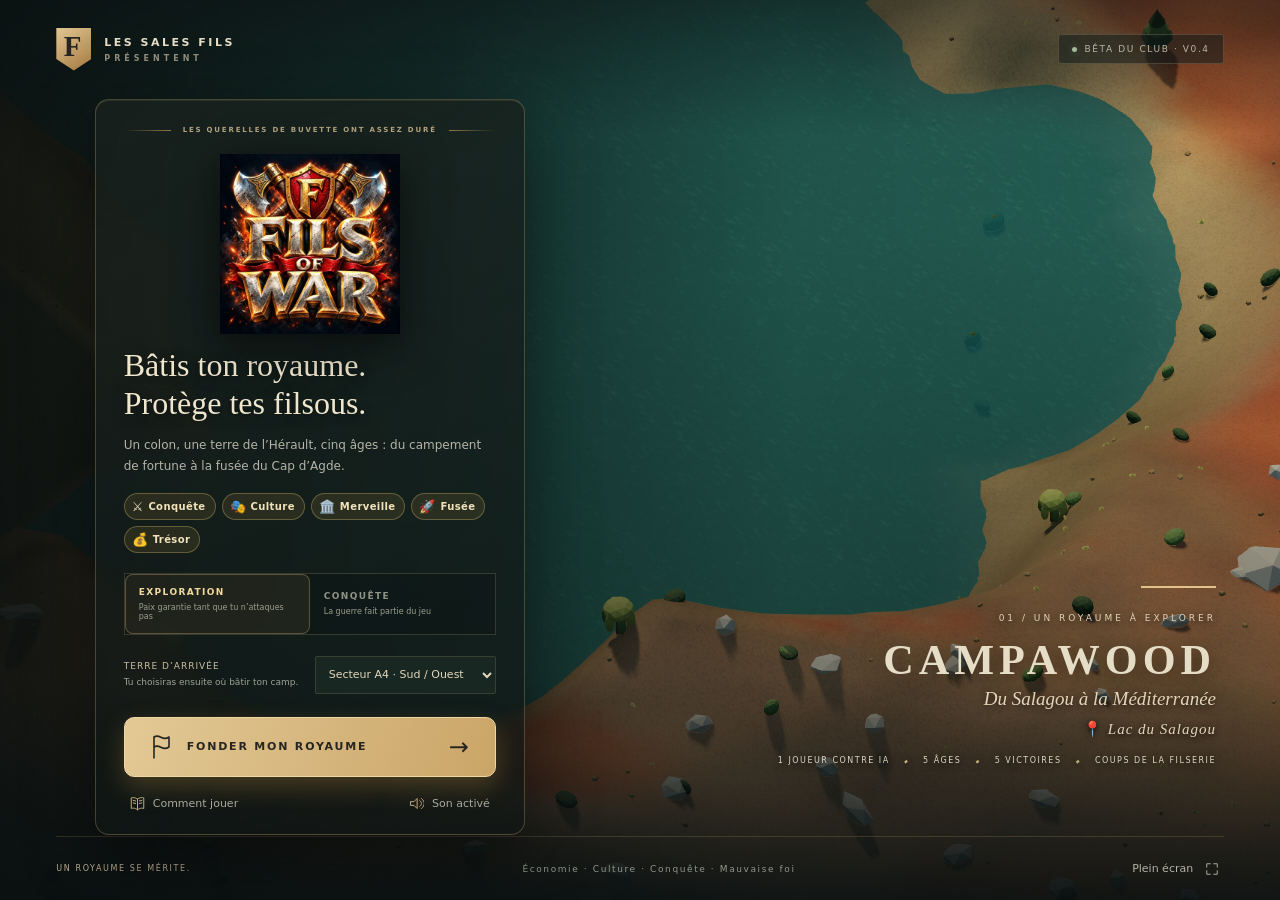
==== commit 2e3de281: "troupes : sélection au doigt, catégories et formations militaires - bouton ⬚ Cadre : glisser le doig" ====
--- a/index.html
+++ b/index.html
@@ -213,7 +213,7 @@
     <div id="cursor-info" hidden></div><div id="drag-box" hidden></div><div id="order-marker" hidden><i></i><span></span></div>
   </div>
 
-  <dialog id="help-dialog" class="modal"><button class="modal-close" data-close aria-label="Fermer">×</button><span class="eyebrow">DU COLON À LA VILLE</span><h2>Ton premier royaume.</h2><p class="dialog-intro">Tu arrives avec un seul colon, sans village ni armée. C’est toi qui choisis où t’installer. Le bâtiment central grandit avec ton économie.</p><div class="help-grid"><div><h3>01 · Choisis ta terre</h3><p>Ton colon est sélectionné au départ. Clique sur le terrain pour marcher et explorer. Choisis un endroit libre, près du bois et des vivres, puis utilise <b>Fonder mon campement</b> et clique sur l’emplacement. Le colon construit pendant 35 secondes après son arrivée. Les abords de ta terre d’arrivée sont déjà dessinés sur la carte.</p></div><div><h3>02 · Accueille des habitants</h3><p>Clique sur le campement, puis sur <b>Recruter un ouvrier</b>. Chaque ouvrier coûte 60 vivres et prend 40 secondes. Le camp est limité à quatre personnes. Sélectionne un ouvrier et clique sur une ressource : il récolte, transporte et rapporte au camp ou au dépôt.</p></div><div><h3>03 · Développe ton village</h3><p>Trois ouvriers et un dépôt terminé permettent de préparer la <b>maison principale</b> : 180 vivres, 220 bois, 80 pierres et 90 secondes de travaux. Les maisons, fermes et casernes deviennent alors disponibles. Les conditions sont affichées sur le bâtiment central.</p></div><div><h3>04 · Fais naître ta ville</h3><p>Six ouvriers, deux maisons, une caserne et des réserves permettent de préparer l’<b>hôtel de ville</b>. L’Âge II demande au moins dix minutes d’implantation, puis 150 secondes de travaux. Développe ensuite ton armée et détruis le bâtiment central adverse.</p></div><div><h3>07 · Diplomatie et commerce</h3><p>Le bouton <b>🤝 Diplomatie</b> montre l’humeur des Barons. Un cadeau les adoucit ; une <b>trêve</b> achète 5 minutes de calme ; avec une bonne relation, un <b>pacte commercial</b> ouvre leurs villes à tes marchands. Ils proposent parfois eux-mêmes une trêve quand ils sont en difficulté… et peuvent trahir. Forme des <b>marchands</b> à la Banque : ils font seuls la route la plus rentable entre tes villes, tes hameaux alliés et les villes des Barons sous pacte.</p></div><div><h3>06 · Terres, bastides et merveilles naturelles</h3><p>Ton château rayonne sur les <b>secteurs</b> voisins, d’autant plus loin que ton âge et ta culture grandissent. Chaque secteur tenu rapporte de la culture, et on ne bâtit pas chez le rival (sauf tours et palissades). Dès l’âge II, fonde des <b>bastides</b> : de nouvelles villes qui recrutent, reçoivent les récoltes et étendent tes terres. Le Pic Saint-Loup, Mourèze, le Salagou, Sète, les gorges de l’Hérault et le volcan d’Agde sont des <b>merveilles naturelles</b> : les découvrir rapporte de la culture, les avoir dans tes terres rapporte en continu.</p></div><div><h3>05 · La Filserie</h3><p>Chaque victoire, chantier, pillage et point de culture remplit la <b>jauge de Filserie</b>. Pleine ou presque, elle déclenche un super coup : <b>Tournée générale</b>, <b>Mouettes de Sète</b>, <b>Appel du CIO</b> ou <b>Grand barbecue</b>. Pas assez de jauge ? Paie en filsous. Les titres gagnés et les photos des grands moments t’attendent à la fin de la partie.</p></div></div><div class="help-economy"><div><h3>Chasser pour nourrir le clan</h3><p>Après la fondation, sélectionne un ouvrier puis clique sur un cerf, ou utilise <b>Chasser</b>. Il poursuit l’animal, récupère la viande et la rapporte au camp ou au dépôt. Un cerf fournit 160 vivres. Un troupeau peut accueillir un nouvel animal toutes les huit minutes si un cerf survit et si son habitat reste libre. Évite de chasser le dernier.</p></div><div><h3>Préparer les prochaines récoltes</h3><p>Les bois épuisés repoussent après <b>huit minutes</b>, les vivres sauvages après <b>six minutes</b>, si leur emplacement reste libre. Une ferme épuisée se <b>réensemence</b> pour 20 bois et 30 secondes de travail. Le bois et les récoltes doivent toujours être rapportés.</p></div><div><h3>Ouvrir de nouveaux filons</h3><p>Quand une source de pierre ou de filsous est vide, clique sur sa fiche puis sur <b>Prospecter</b>, ou donne cet ordre à un ouvrier. Pierre : 40 bois et 90 secondes, pour 600 pierres à extraire. Filsous : 60 bois et 120 secondes, pour 500 à extraire. Un chantier interrompu conserve son avancement ; reprendre ne paie pas une deuxième fois.</p></div><div><h3>Parcourir les grandes terres</h3><p>La carte offre <b>24 secteurs</b>, avec une surface 36 fois plus grande. Ouvre l’<b>Atlas</b> avec M ou son bouton sous la minicarte, puis clique sur la zone à regarder. H ramène au camp ou au colon. Déplacer la caméra n’explore pas le terrain : tes personnages doivent s’y rendre.</p></div></div><div class="command-table"><div><b>ORDINATEUR</b><span>Clic sur un personnage : le sélectionner</span><span>Puis clic sur le sol : marcher · sur une ressource : récolter</span><span>Un clic droit donne aussi l’ordre contextuel</span><span>Déplacer / Récolter / Chasser : action, puis cible</span><span>Glisser : groupe · Maj + clic : ajouter à la sélection</span><span>Molette : zoom · Flèches / bouton central glissé : caméra</span><span>A : armée · V : ouvriers libres · H : camp / colon · M : atlas · Espace : pause</span></div><div><b>TÉLÉPHONE EN PAYSAGE</b><span>Toucher un personnage : le sélectionner</span><span>Puis toucher le terrain ou une ressource : donner l’ordre</span><span>Déplacer / Récolter / Chasser : action, puis cible</span><span>Glisser : caméra · Pincer : zoom</span><span>Inspecter : lire une fiche sans donner d’ordre</span><span>Annuler / Échap : quitter le mode construction ou ordre</span></div></div><p class="subtle-note">Une action refusée affiche sa raison. L’activité du personnage reste visible dans sa fiche. Les ressources ne sont ajoutées qu’après livraison. La partie avance en temps réel ; Exploration maintient la paix tant que tu ne déclares pas la guerre.</p><button class="primary" data-close>J’AI COMPRIS <span>→</span></button></dialog>
+  <dialog id="help-dialog" class="modal"><button class="modal-close" data-close aria-label="Fermer">×</button><span class="eyebrow">DU COLON À LA VILLE</span><h2>Ton premier royaume.</h2><p class="dialog-intro">Tu arrives avec un seul colon, sans village ni armée. C’est toi qui choisis où t’installer. Le bâtiment central grandit avec ton économie.</p><div class="help-grid"><div><h3>01 · Choisis ta terre</h3><p>Ton colon est sélectionné au départ. Clique sur le terrain pour marcher et explorer. Choisis un endroit libre, près du bois et des vivres, puis utilise <b>Fonder mon campement</b> et clique sur l’emplacement. Le colon construit pendant 35 secondes après son arrivée. Les abords de ta terre d’arrivée sont déjà dessinés sur la carte.</p></div><div><h3>02 · Accueille des habitants</h3><p>Clique sur le campement, puis sur <b>Recruter un ouvrier</b>. Chaque ouvrier coûte 60 vivres et prend 40 secondes. Le camp est limité à quatre personnes. Sélectionne un ouvrier et clique sur une ressource : il récolte, transporte et rapporte au camp ou au dépôt.</p></div><div><h3>03 · Développe ton village</h3><p>Trois ouvriers et un dépôt terminé permettent de préparer la <b>maison principale</b> : 180 vivres, 220 bois, 80 pierres et 90 secondes de travaux. Les maisons, fermes et casernes deviennent alors disponibles. Les conditions sont affichées sur le bâtiment central.</p></div><div><h3>04 · Fais naître ta ville</h3><p>Six ouvriers, deux maisons, une caserne et des réserves permettent de préparer l’<b>hôtel de ville</b>. L’Âge II demande au moins dix minutes d’implantation, puis 150 secondes de travaux. Développe ensuite ton armée et détruis le bâtiment central adverse.</p></div><div><h3>08 · Commander l’armée</h3><p>Sur téléphone, touche <b>⬚ Cadre</b> puis glisse le doigt pour encadrer plusieurs troupes. Dès que plusieurs soldats sont choisis, une barre propose de ne garder qu’une catégorie (fantassins, tireurs, cavaliers, siège) et une <b>formation</b> : ligne de bataille (fantassins devant, tireurs derrière, cavaliers sur les ailes), colonne de marche, carré ou coin. La troupe avance au pas du plus lent et se range face à sa marche. Les <b>palissades</b> se tracent en deux clics et s’enchaînent ; une <b>porte fortifiée</b> posée dessus laisse passer tes troupes, sa grille tombe quand l’ennemi approche.</p></div><div><h3>07 · Diplomatie et commerce</h3><p>Le bouton <b>🤝 Diplomatie</b> montre l’humeur des Barons. Un cadeau les adoucit ; une <b>trêve</b> achète 5 minutes de calme ; avec une bonne relation, un <b>pacte commercial</b> ouvre leurs villes à tes marchands. Ils proposent parfois eux-mêmes une trêve quand ils sont en difficulté… et peuvent trahir. Forme des <b>marchands</b> à la Banque : ils font seuls la route la plus rentable entre tes villes, tes hameaux alliés et les villes des Barons sous pacte.</p></div><div><h3>06 · Terres, bastides et merveilles naturelles</h3><p>Ton château rayonne sur les <b>secteurs</b> voisins, d’autant plus loin que ton âge et ta culture grandissent. Chaque secteur tenu rapporte de la culture, et on ne bâtit pas chez le rival (sauf tours et palissades). Dès l’âge II, fonde des <b>bastides</b> : de nouvelles villes qui recrutent, reçoivent les récoltes et étendent tes terres. Le Pic Saint-Loup, Mourèze, le Salagou, Sète, les gorges de l’Hérault et le volcan d’Agde sont des <b>merveilles naturelles</b> : les découvrir rapporte de la culture, les avoir dans tes terres rapporte en continu.</p></div><div><h3>05 · La Filserie</h3><p>Chaque victoire, chantier, pillage et point de culture remplit la <b>jauge de Filserie</b>. Pleine ou presque, elle déclenche un super coup : <b>Tournée générale</b>, <b>Mouettes de Sète</b>, <b>Appel du CIO</b> ou <b>Grand barbecue</b>. Pas assez de jauge ? Paie en filsous. Les titres gagnés et les photos des grands moments t’attendent à la fin de la partie.</p></div></div><div class="help-economy"><div><h3>Chasser pour nourrir le clan</h3><p>Après la fondation, sélectionne un ouvrier puis clique sur un cerf, ou utilise <b>Chasser</b>. Il poursuit l’animal, récupère la viande et la rapporte au camp ou au dépôt. Un cerf fournit 160 vivres. Un troupeau peut accueillir un nouvel animal toutes les huit minutes si un cerf survit et si son habitat reste libre. Évite de chasser le dernier.</p></div><div><h3>Préparer les prochaines récoltes</h3><p>Les bois épuisés repoussent après <b>huit minutes</b>, les vivres sauvages après <b>six minutes</b>, si leur emplacement reste libre. Une ferme épuisée se <b>réensemence</b> pour 20 bois et 30 secondes de travail. Le bois et les récoltes doivent toujours être rapportés.</p></div><div><h3>Ouvrir de nouveaux filons</h3><p>Quand une source de pierre ou de filsous est vide, clique sur sa fiche puis sur <b>Prospecter</b>, ou donne cet ordre à un ouvrier. Pierre : 40 bois et 90 secondes, pour 600 pierres à extraire. Filsous : 60 bois et 120 secondes, pour 500 à extraire. Un chantier interrompu conserve son avancement ; reprendre ne paie pas une deuxième fois.</p></div><div><h3>Parcourir les grandes terres</h3><p>La carte offre <b>24 secteurs</b>, avec une surface 36 fois plus grande. Ouvre l’<b>Atlas</b> avec M ou son bouton sous la minicarte, puis clique sur la zone à regarder. H ramène au camp ou au colon. Déplacer la caméra n’explore pas le terrain : tes personnages doivent s’y rendre.</p></div></div><div class="command-table"><div><b>ORDINATEUR</b><span>Clic sur un personnage : le sélectionner</span><span>Puis clic sur le sol : marcher · sur une ressource : récolter</span><span>Un clic droit donne aussi l’ordre contextuel</span><span>Déplacer / Récolter / Chasser : action, puis cible</span><span>Glisser : groupe · Maj + clic : ajouter à la sélection</span><span>Molette : zoom · Flèches / bouton central glissé : caméra</span><span>A : armée · V : ouvriers libres · H : camp / colon · M : atlas · Espace : pause</span></div><div><b>TÉLÉPHONE EN PAYSAGE</b><span>Toucher un personnage : le sélectionner</span><span>Puis toucher le terrain ou une ressource : donner l’ordre</span><span>Déplacer / Récolter / Chasser : action, puis cible</span><span>Glisser : caméra · Pincer : zoom</span><span>Inspecter : lire une fiche sans donner d’ordre</span><span>Annuler / Échap : quitter le mode construction ou ordre</span></div></div><p class="subtle-note">Une action refusée affiche sa raison. L’activité du personnage reste visible dans sa fiche. Les ressources ne sont ajoutées qu’après livraison. La partie avance en temps réel ; Exploration maintient la paix tant que tu ne déclares pas la guerre.</p><button class="primary" data-close>J’AI COMPRIS <span>→</span></button></dialog>
   <dialog id="atlas-dialog" class="modal atlas-modal">
     <button class="modal-close" data-close aria-label="Fermer l’atlas">×</button>
     <div class="atlas-layout"><div class="atlas-map-wrap"><canvas id="atlas-map" width="384" height="384" aria-label="Atlas des 24 secteurs : clique pour déplacer la caméra, ou utilise la liste des secteurs"></canvas><div class="atlas-map-key"><span><i class="ally-dot"></i> Ton clan</span><span><i class="enemy-dot"></i> Rival visible</span><span>◆ Gibier visible</span></div></div>
@@ -271,6 +271,7 @@
 <script src="menu-survol.js"></script>
 <script src="oisifs-ui.js"></script>
 <script src="diplo-ui.js"></script>
+<script src="troupes-ui.js"></script>
 
 </body>
 </html>
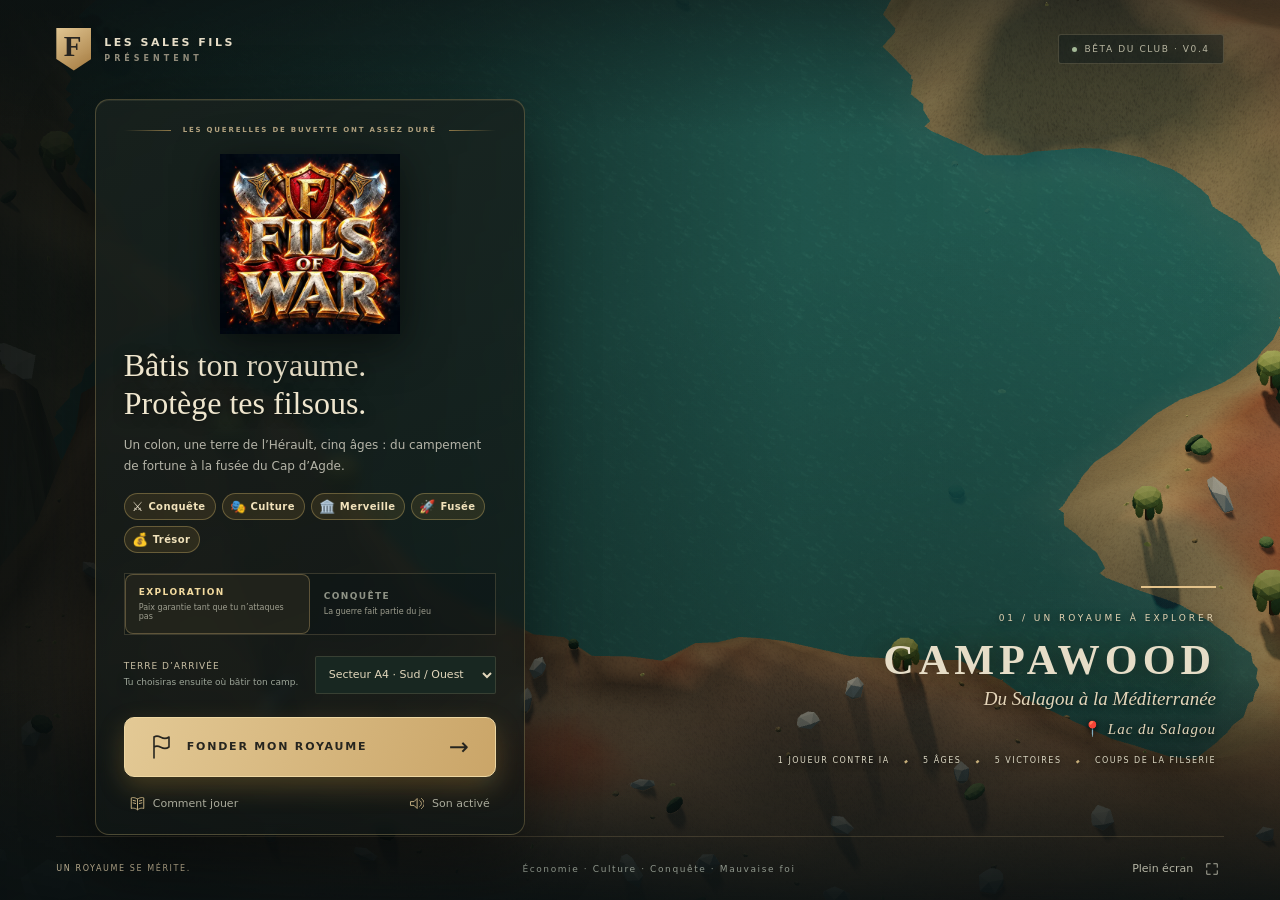
==== commit a6ca1c8b: "tours de défense évolutives et porte plus solide - tour de guet dès la maison principale (60 bois, 3" ====
--- a/index.html
+++ b/index.html
@@ -213,7 +213,7 @@
     <div id="cursor-info" hidden></div><div id="drag-box" hidden></div><div id="order-marker" hidden><i></i><span></span></div>
   </div>
 
-  <dialog id="help-dialog" class="modal"><button class="modal-close" data-close aria-label="Fermer">×</button><span class="eyebrow">DU COLON À LA VILLE</span><h2>Ton premier royaume.</h2><p class="dialog-intro">Tu arrives avec un seul colon, sans village ni armée. C’est toi qui choisis où t’installer. Le bâtiment central grandit avec ton économie.</p><div class="help-grid"><div><h3>01 · Choisis ta terre</h3><p>Ton colon est sélectionné au départ. Clique sur le terrain pour marcher et explorer. Choisis un endroit libre, près du bois et des vivres, puis utilise <b>Fonder mon campement</b> et clique sur l’emplacement. Le colon construit pendant 35 secondes après son arrivée. Les abords de ta terre d’arrivée sont déjà dessinés sur la carte.</p></div><div><h3>02 · Accueille des habitants</h3><p>Clique sur le campement, puis sur <b>Recruter un ouvrier</b>. Chaque ouvrier coûte 60 vivres et prend 40 secondes. Le camp est limité à quatre personnes. Sélectionne un ouvrier et clique sur une ressource : il récolte, transporte et rapporte au camp ou au dépôt.</p></div><div><h3>03 · Développe ton village</h3><p>Trois ouvriers et un dépôt terminé permettent de préparer la <b>maison principale</b> : 180 vivres, 220 bois, 80 pierres et 90 secondes de travaux. Les maisons, fermes et casernes deviennent alors disponibles. Les conditions sont affichées sur le bâtiment central.</p></div><div><h3>04 · Fais naître ta ville</h3><p>Six ouvriers, deux maisons, une caserne et des réserves permettent de préparer l’<b>hôtel de ville</b>. L’Âge II demande au moins dix minutes d’implantation, puis 150 secondes de travaux. Développe ensuite ton armée et détruis le bâtiment central adverse.</p></div><div><h3>08 · Commander l’armée</h3><p>Sur téléphone, touche <b>⬚ Cadre</b> puis glisse le doigt pour encadrer plusieurs troupes. Dès que plusieurs soldats sont choisis, une barre propose de ne garder qu’une catégorie (fantassins, tireurs, cavaliers, siège) et une <b>formation</b> : ligne de bataille (fantassins devant, tireurs derrière, cavaliers sur les ailes), colonne de marche, carré ou coin. La troupe avance au pas du plus lent et se range face à sa marche. Les <b>palissades</b> se tracent en deux clics et s’enchaînent ; une <b>porte fortifiée</b> posée dessus laisse passer tes troupes, sa grille tombe quand l’ennemi approche.</p></div><div><h3>07 · Diplomatie et commerce</h3><p>Le bouton <b>🤝 Diplomatie</b> montre l’humeur des Barons. Un cadeau les adoucit ; une <b>trêve</b> achète 5 minutes de calme ; avec une bonne relation, un <b>pacte commercial</b> ouvre leurs villes à tes marchands. Ils proposent parfois eux-mêmes une trêve quand ils sont en difficulté… et peuvent trahir. Forme des <b>marchands</b> à la Banque : ils font seuls la route la plus rentable entre tes villes, tes hameaux alliés et les villes des Barons sous pacte.</p></div><div><h3>06 · Terres, bastides et merveilles naturelles</h3><p>Ton château rayonne sur les <b>secteurs</b> voisins, d’autant plus loin que ton âge et ta culture grandissent. Chaque secteur tenu rapporte de la culture, et on ne bâtit pas chez le rival (sauf tours et palissades). Dès l’âge II, fonde des <b>bastides</b> : de nouvelles villes qui recrutent, reçoivent les récoltes et étendent tes terres. Le Pic Saint-Loup, Mourèze, le Salagou, Sète, les gorges de l’Hérault et le volcan d’Agde sont des <b>merveilles naturelles</b> : les découvrir rapporte de la culture, les avoir dans tes terres rapporte en continu.</p></div><div><h3>05 · La Filserie</h3><p>Chaque victoire, chantier, pillage et point de culture remplit la <b>jauge de Filserie</b>. Pleine ou presque, elle déclenche un super coup : <b>Tournée générale</b>, <b>Mouettes de Sète</b>, <b>Appel du CIO</b> ou <b>Grand barbecue</b>. Pas assez de jauge ? Paie en filsous. Les titres gagnés et les photos des grands moments t’attendent à la fin de la partie.</p></div></div><div class="help-economy"><div><h3>Chasser pour nourrir le clan</h3><p>Après la fondation, sélectionne un ouvrier puis clique sur un cerf, ou utilise <b>Chasser</b>. Il poursuit l’animal, récupère la viande et la rapporte au camp ou au dépôt. Un cerf fournit 160 vivres. Un troupeau peut accueillir un nouvel animal toutes les huit minutes si un cerf survit et si son habitat reste libre. Évite de chasser le dernier.</p></div><div><h3>Préparer les prochaines récoltes</h3><p>Les bois épuisés repoussent après <b>huit minutes</b>, les vivres sauvages après <b>six minutes</b>, si leur emplacement reste libre. Une ferme épuisée se <b>réensemence</b> pour 20 bois et 30 secondes de travail. Le bois et les récoltes doivent toujours être rapportés.</p></div><div><h3>Ouvrir de nouveaux filons</h3><p>Quand une source de pierre ou de filsous est vide, clique sur sa fiche puis sur <b>Prospecter</b>, ou donne cet ordre à un ouvrier. Pierre : 40 bois et 90 secondes, pour 600 pierres à extraire. Filsous : 60 bois et 120 secondes, pour 500 à extraire. Un chantier interrompu conserve son avancement ; reprendre ne paie pas une deuxième fois.</p></div><div><h3>Parcourir les grandes terres</h3><p>La carte offre <b>24 secteurs</b>, avec une surface 36 fois plus grande. Ouvre l’<b>Atlas</b> avec M ou son bouton sous la minicarte, puis clique sur la zone à regarder. H ramène au camp ou au colon. Déplacer la caméra n’explore pas le terrain : tes personnages doivent s’y rendre.</p></div></div><div class="command-table"><div><b>ORDINATEUR</b><span>Clic sur un personnage : le sélectionner</span><span>Puis clic sur le sol : marcher · sur une ressource : récolter</span><span>Un clic droit donne aussi l’ordre contextuel</span><span>Déplacer / Récolter / Chasser : action, puis cible</span><span>Glisser : groupe · Maj + clic : ajouter à la sélection</span><span>Molette : zoom · Flèches / bouton central glissé : caméra</span><span>A : armée · V : ouvriers libres · H : camp / colon · M : atlas · Espace : pause</span></div><div><b>TÉLÉPHONE EN PAYSAGE</b><span>Toucher un personnage : le sélectionner</span><span>Puis toucher le terrain ou une ressource : donner l’ordre</span><span>Déplacer / Récolter / Chasser : action, puis cible</span><span>Glisser : caméra · Pincer : zoom</span><span>Inspecter : lire une fiche sans donner d’ordre</span><span>Annuler / Échap : quitter le mode construction ou ordre</span></div></div><p class="subtle-note">Une action refusée affiche sa raison. L’activité du personnage reste visible dans sa fiche. Les ressources ne sont ajoutées qu’après livraison. La partie avance en temps réel ; Exploration maintient la paix tant que tu ne déclares pas la guerre.</p><button class="primary" data-close>J’AI COMPRIS <span>→</span></button></dialog>
+  <dialog id="help-dialog" class="modal"><button class="modal-close" data-close aria-label="Fermer">×</button><span class="eyebrow">DU COLON À LA VILLE</span><h2>Ton premier royaume.</h2><p class="dialog-intro">Tu arrives avec un seul colon, sans village ni armée. C’est toi qui choisis où t’installer. Le bâtiment central grandit avec ton économie.</p><div class="help-grid"><div><h3>01 · Choisis ta terre</h3><p>Ton colon est sélectionné au départ. Clique sur le terrain pour marcher et explorer. Choisis un endroit libre, près du bois et des vivres, puis utilise <b>Fonder mon campement</b> et clique sur l’emplacement. Le colon construit pendant 35 secondes après son arrivée. Les abords de ta terre d’arrivée sont déjà dessinés sur la carte.</p></div><div><h3>02 · Accueille des habitants</h3><p>Clique sur le campement, puis sur <b>Recruter un ouvrier</b>. Chaque ouvrier coûte 60 vivres et prend 40 secondes. Le camp est limité à quatre personnes. Sélectionne un ouvrier et clique sur une ressource : il récolte, transporte et rapporte au camp ou au dépôt.</p></div><div><h3>03 · Développe ton village</h3><p>Trois ouvriers et un dépôt terminé permettent de préparer la <b>maison principale</b> : 180 vivres, 220 bois, 80 pierres et 90 secondes de travaux. Les maisons, fermes et casernes deviennent alors disponibles. Les conditions sont affichées sur le bâtiment central.</p></div><div><h3>04 · Fais naître ta ville</h3><p>Six ouvriers, deux maisons, une caserne et des réserves permettent de préparer l’<b>hôtel de ville</b>. L’Âge II demande au moins dix minutes d’implantation, puis 150 secondes de travaux. Développe ensuite ton armée et détruis le bâtiment central adverse.</p></div><div><h3>08 · Commander l’armée</h3><p>Sur téléphone, touche <b>⬚ Cadre</b> puis glisse le doigt pour encadrer plusieurs troupes. Dès que plusieurs soldats sont choisis, une barre propose de ne garder qu’une catégorie (fantassins, tireurs, cavaliers, siège) et une <b>formation</b> : ligne de bataille (fantassins devant, tireurs derrière, cavaliers sur les ailes), colonne de marche, carré ou coin. La troupe avance au pas du plus lent et se range face à sa marche. Les <b>tours de guet</b> se posent partout dès la maison principale : elles sonnent l’alerte et tirent seules, et s’améliorent sur place en tour de garde, donjon puis tour à canon. Les <b>palissades</b> se tracent en deux clics et s’enchaînent ; une <b>porte fortifiée</b> posée dessus laisse passer tes troupes, sa grille tombe quand l’ennemi approche.</p></div><div><h3>07 · Diplomatie et commerce</h3><p>Le bouton <b>🤝 Diplomatie</b> montre l’humeur des Barons. Un cadeau les adoucit ; une <b>trêve</b> achète 5 minutes de calme ; avec une bonne relation, un <b>pacte commercial</b> ouvre leurs villes à tes marchands. Ils proposent parfois eux-mêmes une trêve quand ils sont en difficulté… et peuvent trahir. Forme des <b>marchands</b> à la Banque : ils font seuls la route la plus rentable entre tes villes, tes hameaux alliés et les villes des Barons sous pacte.</p></div><div><h3>06 · Terres, bastides et merveilles naturelles</h3><p>Ton château rayonne sur les <b>secteurs</b> voisins, d’autant plus loin que ton âge et ta culture grandissent. Chaque secteur tenu rapporte de la culture, et on ne bâtit pas chez le rival (sauf tours et palissades). Dès l’âge II, fonde des <b>bastides</b> : de nouvelles villes qui recrutent, reçoivent les récoltes et étendent tes terres. Le Pic Saint-Loup, Mourèze, le Salagou, Sète, les gorges de l’Hérault et le volcan d’Agde sont des <b>merveilles naturelles</b> : les découvrir rapporte de la culture, les avoir dans tes terres rapporte en continu.</p></div><div><h3>05 · La Filserie</h3><p>Chaque victoire, chantier, pillage et point de culture remplit la <b>jauge de Filserie</b>. Pleine ou presque, elle déclenche un super coup : <b>Tournée générale</b>, <b>Mouettes de Sète</b>, <b>Appel du CIO</b> ou <b>Grand barbecue</b>. Pas assez de jauge ? Paie en filsous. Les titres gagnés et les photos des grands moments t’attendent à la fin de la partie.</p></div></div><div class="help-economy"><div><h3>Chasser pour nourrir le clan</h3><p>Après la fondation, sélectionne un ouvrier puis clique sur un cerf, ou utilise <b>Chasser</b>. Il poursuit l’animal, récupère la viande et la rapporte au camp ou au dépôt. Un cerf fournit 160 vivres. Un troupeau peut accueillir un nouvel animal toutes les huit minutes si un cerf survit et si son habitat reste libre. Évite de chasser le dernier.</p></div><div><h3>Préparer les prochaines récoltes</h3><p>Les bois épuisés repoussent après <b>huit minutes</b>, les vivres sauvages après <b>six minutes</b>, si leur emplacement reste libre. Une ferme épuisée se <b>réensemence</b> pour 20 bois et 30 secondes de travail. Le bois et les récoltes doivent toujours être rapportés.</p></div><div><h3>Ouvrir de nouveaux filons</h3><p>Quand une source de pierre ou de filsous est vide, clique sur sa fiche puis sur <b>Prospecter</b>, ou donne cet ordre à un ouvrier. Pierre : 40 bois et 90 secondes, pour 600 pierres à extraire. Filsous : 60 bois et 120 secondes, pour 500 à extraire. Un chantier interrompu conserve son avancement ; reprendre ne paie pas une deuxième fois.</p></div><div><h3>Parcourir les grandes terres</h3><p>La carte offre <b>24 secteurs</b>, avec une surface 36 fois plus grande. Ouvre l’<b>Atlas</b> avec M ou son bouton sous la minicarte, puis clique sur la zone à regarder. H ramène au camp ou au colon. Déplacer la caméra n’explore pas le terrain : tes personnages doivent s’y rendre.</p></div></div><div class="command-table"><div><b>ORDINATEUR</b><span>Clic sur un personnage : le sélectionner</span><span>Puis clic sur le sol : marcher · sur une ressource : récolter</span><span>Un clic droit donne aussi l’ordre contextuel</span><span>Déplacer / Récolter / Chasser : action, puis cible</span><span>Glisser : groupe · Maj + clic : ajouter à la sélection</span><span>Molette : zoom · Flèches / bouton central glissé : caméra</span><span>A : armée · V : ouvriers libres · H : camp / colon · M : atlas · Espace : pause</span></div><div><b>TÉLÉPHONE EN PAYSAGE</b><span>Toucher un personnage : le sélectionner</span><span>Puis toucher le terrain ou une ressource : donner l’ordre</span><span>Déplacer / Récolter / Chasser : action, puis cible</span><span>Glisser : caméra · Pincer : zoom</span><span>Inspecter : lire une fiche sans donner d’ordre</span><span>Annuler / Échap : quitter le mode construction ou ordre</span></div></div><p class="subtle-note">Une action refusée affiche sa raison. L’activité du personnage reste visible dans sa fiche. Les ressources ne sont ajoutées qu’après livraison. La partie avance en temps réel ; Exploration maintient la paix tant que tu ne déclares pas la guerre.</p><button class="primary" data-close>J’AI COMPRIS <span>→</span></button></dialog>
   <dialog id="atlas-dialog" class="modal atlas-modal">
     <button class="modal-close" data-close aria-label="Fermer l’atlas">×</button>
     <div class="atlas-layout"><div class="atlas-map-wrap"><canvas id="atlas-map" width="384" height="384" aria-label="Atlas des 24 secteurs : clique pour déplacer la caméra, ou utilise la liste des secteurs"></canvas><div class="atlas-map-key"><span><i class="ally-dot"></i> Ton clan</span><span><i class="enemy-dot"></i> Rival visible</span><span>◆ Gibier visible</span></div></div>
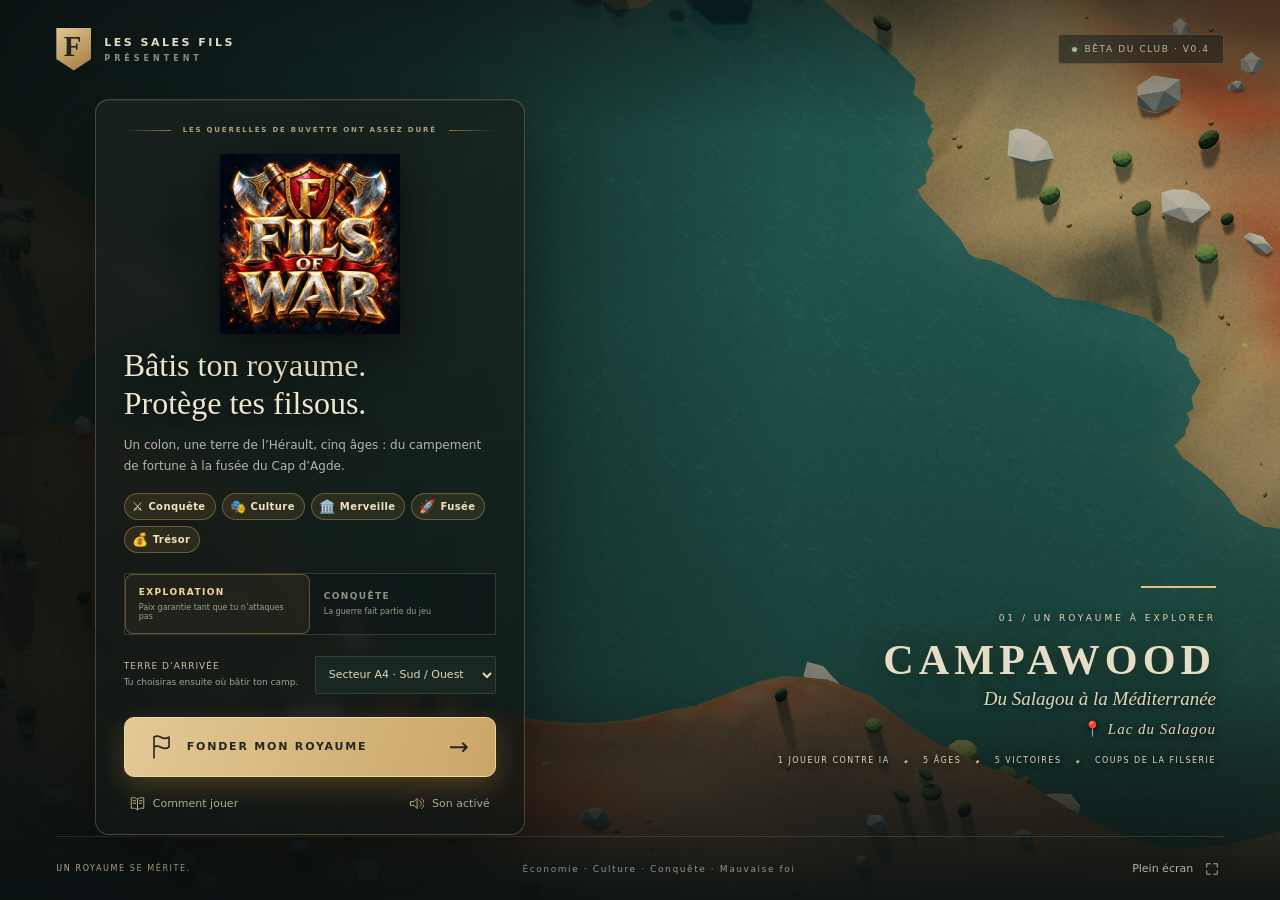
==== commit f2125125: "porte calée sur la palissade et démolition des bâtiments La porte vise le tronçon de mur le plus pro" ====
--- a/index.html
+++ b/index.html
@@ -213,7 +213,7 @@
     <div id="cursor-info" hidden></div><div id="drag-box" hidden></div><div id="order-marker" hidden><i></i><span></span></div>
   </div>
 
-  <dialog id="help-dialog" class="modal"><button class="modal-close" data-close aria-label="Fermer">×</button><span class="eyebrow">DU COLON À LA VILLE</span><h2>Ton premier royaume.</h2><p class="dialog-intro">Tu arrives avec un seul colon, sans village ni armée. C’est toi qui choisis où t’installer. Le bâtiment central grandit avec ton économie.</p><div class="help-grid"><div><h3>01 · Choisis ta terre</h3><p>Ton colon est sélectionné au départ. Clique sur le terrain pour marcher et explorer. Choisis un endroit libre, près du bois et des vivres, puis utilise <b>Fonder mon campement</b> et clique sur l’emplacement. Le colon construit pendant 35 secondes après son arrivée. Les abords de ta terre d’arrivée sont déjà dessinés sur la carte.</p></div><div><h3>02 · Accueille des habitants</h3><p>Clique sur le campement, puis sur <b>Recruter un ouvrier</b>. Chaque ouvrier coûte 60 vivres et prend 40 secondes. Le camp est limité à quatre personnes. Sélectionne un ouvrier et clique sur une ressource : il récolte, transporte et rapporte au camp ou au dépôt.</p></div><div><h3>03 · Développe ton village</h3><p>Trois ouvriers et un dépôt terminé permettent de préparer la <b>maison principale</b> : 180 vivres, 220 bois, 80 pierres et 90 secondes de travaux. Les maisons, fermes et casernes deviennent alors disponibles. Les conditions sont affichées sur le bâtiment central.</p></div><div><h3>04 · Fais naître ta ville</h3><p>Six ouvriers, deux maisons, une caserne et des réserves permettent de préparer l’<b>hôtel de ville</b>. L’Âge II demande au moins dix minutes d’implantation, puis 150 secondes de travaux. Développe ensuite ton armée et détruis le bâtiment central adverse.</p></div><div><h3>08 · Commander l’armée</h3><p>Sur téléphone, touche <b>⬚ Cadre</b> puis glisse le doigt pour encadrer plusieurs troupes. Dès que plusieurs soldats sont choisis, une barre propose de ne garder qu’une catégorie (fantassins, tireurs, cavaliers, siège) et une <b>formation</b> : ligne de bataille (fantassins devant, tireurs derrière, cavaliers sur les ailes), colonne de marche, carré ou coin. La troupe avance au pas du plus lent et se range face à sa marche. Les <b>tours de guet</b> se posent partout dès la maison principale : elles sonnent l’alerte et tirent seules, et s’améliorent sur place en tour de garde, donjon puis tour à canon. Les <b>palissades</b> se tracent en deux clics et s’enchaînent ; une <b>porte fortifiée</b> posée dessus laisse passer tes troupes, sa grille tombe quand l’ennemi approche.</p></div><div><h3>07 · Diplomatie et commerce</h3><p>Le bouton <b>🤝 Diplomatie</b> montre l’humeur des Barons. Un cadeau les adoucit ; une <b>trêve</b> achète 5 minutes de calme ; avec une bonne relation, un <b>pacte commercial</b> ouvre leurs villes à tes marchands. Ils proposent parfois eux-mêmes une trêve quand ils sont en difficulté… et peuvent trahir. Forme des <b>marchands</b> à la Banque : ils font seuls la route la plus rentable entre tes villes, tes hameaux alliés et les villes des Barons sous pacte.</p></div><div><h3>06 · Terres, bastides et merveilles naturelles</h3><p>Ton château rayonne sur les <b>secteurs</b> voisins, d’autant plus loin que ton âge et ta culture grandissent. Chaque secteur tenu rapporte de la culture, et on ne bâtit pas chez le rival (sauf tours et palissades). Dès l’âge II, fonde des <b>bastides</b> : de nouvelles villes qui recrutent, reçoivent les récoltes et étendent tes terres. Le Pic Saint-Loup, Mourèze, le Salagou, Sète, les gorges de l’Hérault et le volcan d’Agde sont des <b>merveilles naturelles</b> : les découvrir rapporte de la culture, les avoir dans tes terres rapporte en continu.</p></div><div><h3>05 · La Filserie</h3><p>Chaque victoire, chantier, pillage et point de culture remplit la <b>jauge de Filserie</b>. Pleine ou presque, elle déclenche un super coup : <b>Tournée générale</b>, <b>Mouettes de Sète</b>, <b>Appel du CIO</b> ou <b>Grand barbecue</b>. Pas assez de jauge ? Paie en filsous. Les titres gagnés et les photos des grands moments t’attendent à la fin de la partie.</p></div></div><div class="help-economy"><div><h3>Chasser pour nourrir le clan</h3><p>Après la fondation, sélectionne un ouvrier puis clique sur un cerf, ou utilise <b>Chasser</b>. Il poursuit l’animal, récupère la viande et la rapporte au camp ou au dépôt. Un cerf fournit 160 vivres. Un troupeau peut accueillir un nouvel animal toutes les huit minutes si un cerf survit et si son habitat reste libre. Évite de chasser le dernier.</p></div><div><h3>Préparer les prochaines récoltes</h3><p>Les bois épuisés repoussent après <b>huit minutes</b>, les vivres sauvages après <b>six minutes</b>, si leur emplacement reste libre. Une ferme épuisée se <b>réensemence</b> pour 20 bois et 30 secondes de travail. Le bois et les récoltes doivent toujours être rapportés.</p></div><div><h3>Ouvrir de nouveaux filons</h3><p>Quand une source de pierre ou de filsous est vide, clique sur sa fiche puis sur <b>Prospecter</b>, ou donne cet ordre à un ouvrier. Pierre : 40 bois et 90 secondes, pour 600 pierres à extraire. Filsous : 60 bois et 120 secondes, pour 500 à extraire. Un chantier interrompu conserve son avancement ; reprendre ne paie pas une deuxième fois.</p></div><div><h3>Parcourir les grandes terres</h3><p>La carte offre <b>24 secteurs</b>, avec une surface 36 fois plus grande. Ouvre l’<b>Atlas</b> avec M ou son bouton sous la minicarte, puis clique sur la zone à regarder. H ramène au camp ou au colon. Déplacer la caméra n’explore pas le terrain : tes personnages doivent s’y rendre.</p></div></div><div class="command-table"><div><b>ORDINATEUR</b><span>Clic sur un personnage : le sélectionner</span><span>Puis clic sur le sol : marcher · sur une ressource : récolter</span><span>Un clic droit donne aussi l’ordre contextuel</span><span>Déplacer / Récolter / Chasser : action, puis cible</span><span>Glisser : groupe · Maj + clic : ajouter à la sélection</span><span>Molette : zoom · Flèches / bouton central glissé : caméra</span><span>A : armée · V : ouvriers libres · H : camp / colon · M : atlas · Espace : pause</span></div><div><b>TÉLÉPHONE EN PAYSAGE</b><span>Toucher un personnage : le sélectionner</span><span>Puis toucher le terrain ou une ressource : donner l’ordre</span><span>Déplacer / Récolter / Chasser : action, puis cible</span><span>Glisser : caméra · Pincer : zoom</span><span>Inspecter : lire une fiche sans donner d’ordre</span><span>Annuler / Échap : quitter le mode construction ou ordre</span></div></div><p class="subtle-note">Une action refusée affiche sa raison. L’activité du personnage reste visible dans sa fiche. Les ressources ne sont ajoutées qu’après livraison. La partie avance en temps réel ; Exploration maintient la paix tant que tu ne déclares pas la guerre.</p><button class="primary" data-close>J’AI COMPRIS <span>→</span></button></dialog>
+  <dialog id="help-dialog" class="modal"><button class="modal-close" data-close aria-label="Fermer">×</button><span class="eyebrow">DU COLON À LA VILLE</span><h2>Ton premier royaume.</h2><p class="dialog-intro">Tu arrives avec un seul colon, sans village ni armée. C’est toi qui choisis où t’installer. Le bâtiment central grandit avec ton économie.</p><div class="help-grid"><div><h3>01 · Choisis ta terre</h3><p>Ton colon est sélectionné au départ. Clique sur le terrain pour marcher et explorer. Choisis un endroit libre, près du bois et des vivres, puis utilise <b>Fonder mon campement</b> et clique sur l’emplacement. Le colon construit pendant 35 secondes après son arrivée. Les abords de ta terre d’arrivée sont déjà dessinés sur la carte.</p></div><div><h3>02 · Accueille des habitants</h3><p>Clique sur le campement, puis sur <b>Recruter un ouvrier</b>. Chaque ouvrier coûte 60 vivres et prend 40 secondes. Le camp est limité à quatre personnes. Sélectionne un ouvrier et clique sur une ressource : il récolte, transporte et rapporte au camp ou au dépôt.</p></div><div><h3>03 · Développe ton village</h3><p>Trois ouvriers et un dépôt terminé permettent de préparer la <b>maison principale</b> : 180 vivres, 220 bois, 80 pierres et 90 secondes de travaux. Les maisons, fermes et casernes deviennent alors disponibles. Les conditions sont affichées sur le bâtiment central.</p></div><div><h3>04 · Fais naître ta ville</h3><p>Six ouvriers, deux maisons, une caserne et des réserves permettent de préparer l’<b>hôtel de ville</b>. L’Âge II demande au moins dix minutes d’implantation, puis 150 secondes de travaux. Développe ensuite ton armée et détruis le bâtiment central adverse.</p></div><div><h3>08 · Commander l’armée</h3><p>Sur téléphone, touche <b>⬚ Cadre</b> puis glisse le doigt pour encadrer plusieurs troupes. Dès que plusieurs soldats sont choisis, une barre propose de ne garder qu’une catégorie (fantassins, tireurs, cavaliers, siège) et une <b>formation</b> : ligne de bataille (fantassins devant, tireurs derrière, cavaliers sur les ailes), colonne de marche, carré ou coin. La troupe avance au pas du plus lent et se range face à sa marche. Les <b>tours de guet</b> se posent partout dès la maison principale : elles sonnent l’alerte et tirent seules, et s’améliorent sur place en tour de garde, donjon puis tour à canon. Les <b>palissades</b> se tracent en deux clics et s’enchaînent ; une <b>porte fortifiée</b> visée sur le mur s’y cale toute seule, dans l’alignement : elle laisse passer tes troupes et sa grille tombe quand l’ennemi approche. Un bâtiment mal placé ? Sélectionne-le et touche <b>Démolir</b> deux fois : un chantier est remboursé, un bâtiment fini rend la moitié, et une porte démolie referme la palissade.</p></div><div><h3>07 · Diplomatie et commerce</h3><p>Le bouton <b>🤝 Diplomatie</b> montre l’humeur des Barons. Un cadeau les adoucit ; une <b>trêve</b> achète 5 minutes de calme ; avec une bonne relation, un <b>pacte commercial</b> ouvre leurs villes à tes marchands. Ils proposent parfois eux-mêmes une trêve quand ils sont en difficulté… et peuvent trahir. Forme des <b>marchands</b> à la Banque : ils font seuls la route la plus rentable entre tes villes, tes hameaux alliés et les villes des Barons sous pacte.</p></div><div><h3>06 · Terres, bastides et merveilles naturelles</h3><p>Ton château rayonne sur les <b>secteurs</b> voisins, d’autant plus loin que ton âge et ta culture grandissent. Chaque secteur tenu rapporte de la culture, et on ne bâtit pas chez le rival (sauf tours et palissades). Dès l’âge II, fonde des <b>bastides</b> : de nouvelles villes qui recrutent, reçoivent les récoltes et étendent tes terres. Le Pic Saint-Loup, Mourèze, le Salagou, Sète, les gorges de l’Hérault et le volcan d’Agde sont des <b>merveilles naturelles</b> : les découvrir rapporte de la culture, les avoir dans tes terres rapporte en continu.</p></div><div><h3>05 · La Filserie</h3><p>Chaque victoire, chantier, pillage et point de culture remplit la <b>jauge de Filserie</b>. Pleine ou presque, elle déclenche un super coup : <b>Tournée générale</b>, <b>Mouettes de Sète</b>, <b>Appel du CIO</b> ou <b>Grand barbecue</b>. Pas assez de jauge ? Paie en filsous. Les titres gagnés et les photos des grands moments t’attendent à la fin de la partie.</p></div></div><div class="help-economy"><div><h3>Chasser pour nourrir le clan</h3><p>Après la fondation, sélectionne un ouvrier puis clique sur un cerf, ou utilise <b>Chasser</b>. Il poursuit l’animal, récupère la viande et la rapporte au camp ou au dépôt. Un cerf fournit 160 vivres. Un troupeau peut accueillir un nouvel animal toutes les huit minutes si un cerf survit et si son habitat reste libre. Évite de chasser le dernier.</p></div><div><h3>Préparer les prochaines récoltes</h3><p>Les bois épuisés repoussent après <b>huit minutes</b>, les vivres sauvages après <b>six minutes</b>, si leur emplacement reste libre. Une ferme épuisée se <b>réensemence</b> pour 20 bois et 30 secondes de travail. Le bois et les récoltes doivent toujours être rapportés.</p></div><div><h3>Ouvrir de nouveaux filons</h3><p>Quand une source de pierre ou de filsous est vide, clique sur sa fiche puis sur <b>Prospecter</b>, ou donne cet ordre à un ouvrier. Pierre : 40 bois et 90 secondes, pour 600 pierres à extraire. Filsous : 60 bois et 120 secondes, pour 500 à extraire. Un chantier interrompu conserve son avancement ; reprendre ne paie pas une deuxième fois.</p></div><div><h3>Parcourir les grandes terres</h3><p>La carte offre <b>24 secteurs</b>, avec une surface 36 fois plus grande. Ouvre l’<b>Atlas</b> avec M ou son bouton sous la minicarte, puis clique sur la zone à regarder. H ramène au camp ou au colon. Déplacer la caméra n’explore pas le terrain : tes personnages doivent s’y rendre.</p></div></div><div class="command-table"><div><b>ORDINATEUR</b><span>Clic sur un personnage : le sélectionner</span><span>Puis clic sur le sol : marcher · sur une ressource : récolter</span><span>Un clic droit donne aussi l’ordre contextuel</span><span>Déplacer / Récolter / Chasser : action, puis cible</span><span>Glisser : groupe · Maj + clic : ajouter à la sélection</span><span>Molette : zoom · Flèches / bouton central glissé : caméra</span><span>A : armée · V : ouvriers libres · H : camp / colon · M : atlas · Espace : pause</span></div><div><b>TÉLÉPHONE EN PAYSAGE</b><span>Toucher un personnage : le sélectionner</span><span>Puis toucher le terrain ou une ressource : donner l’ordre</span><span>Déplacer / Récolter / Chasser : action, puis cible</span><span>Glisser : caméra · Pincer : zoom</span><span>Inspecter : lire une fiche sans donner d’ordre</span><span>Annuler / Échap : quitter le mode construction ou ordre</span></div></div><p class="subtle-note">Une action refusée affiche sa raison. L’activité du personnage reste visible dans sa fiche. Les ressources ne sont ajoutées qu’après livraison. La partie avance en temps réel ; Exploration maintient la paix tant que tu ne déclares pas la guerre.</p><button class="primary" data-close>J’AI COMPRIS <span>→</span></button></dialog>
   <dialog id="atlas-dialog" class="modal atlas-modal">
     <button class="modal-close" data-close aria-label="Fermer l’atlas">×</button>
     <div class="atlas-layout"><div class="atlas-map-wrap"><canvas id="atlas-map" width="384" height="384" aria-label="Atlas des 24 secteurs : clique pour déplacer la caméra, ou utilise la liste des secteurs"></canvas><div class="atlas-map-key"><span><i class="ally-dot"></i> Ton clan</span><span><i class="enemy-dot"></i> Rival visible</span><span>◆ Gibier visible</span></div></div>
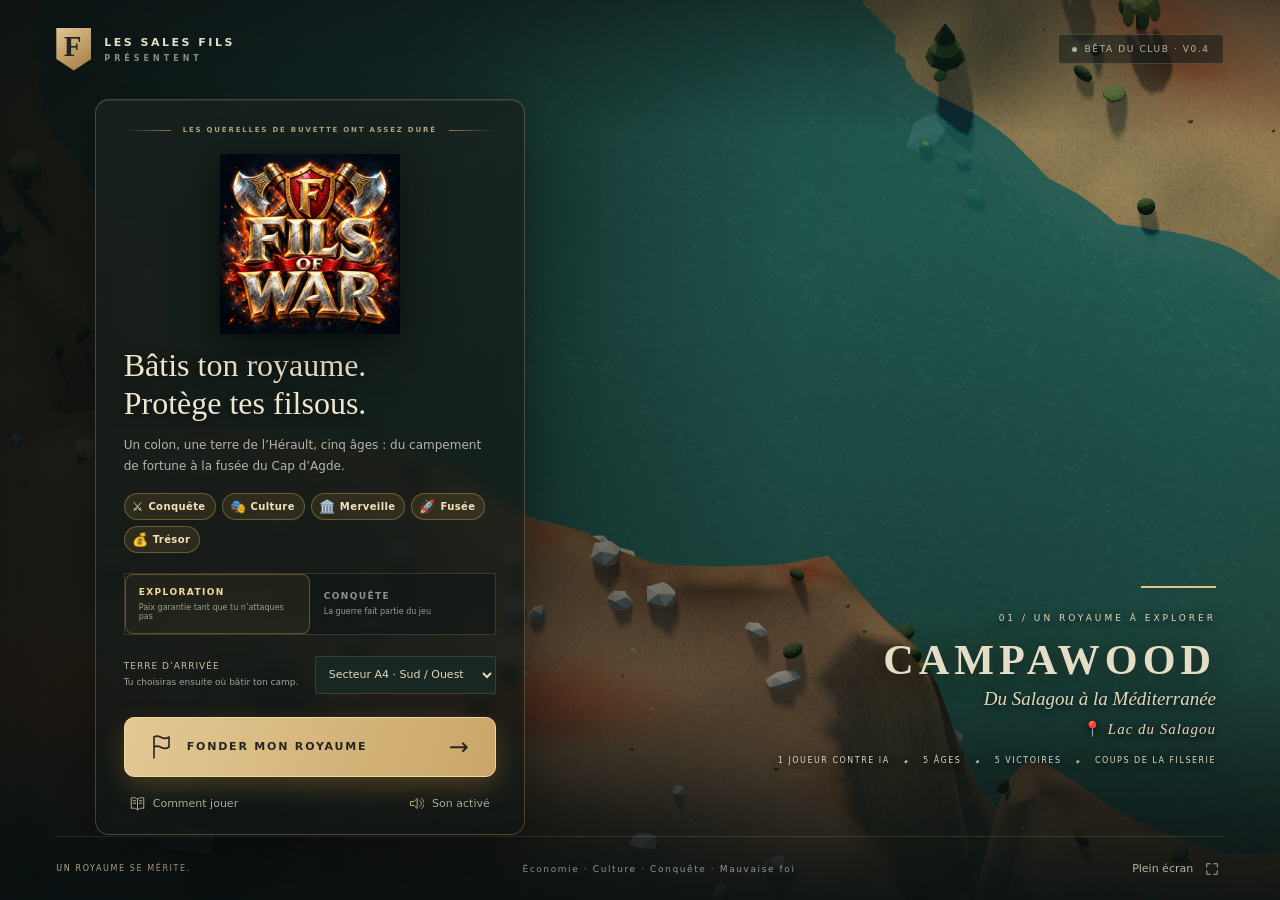
==== commit e20d6d3a: "règles : plafond de bâtiments par ville, Grande Fête culturelle, fiche bâtiment, renseignements, boi" ====
--- a/index.html
+++ b/index.html
@@ -181,7 +181,7 @@
       <div class="ornament"><span></span><b>LES QUERELLES DE BUVETTE ONT ASSEZ DURÉ</b><span></span></div>
       <img class="fow-logo" src="logo.webp" alt="Fils of War"><div class="wordmark" role="img" aria-label="Fils of War"><span class="fils">FILS</span><div class="of-war"><i></i><span>OF</span><i></i></div><span class="war">WAR</span></div>
       <p class="tagline">Bâtis ton royaume.<br>Protège tes filsous.</p>
-      <p class="menu-description">Un colon, une terre de l’Hérault, cinq âges : du campement de fortune à la fusée du Cap d’Agde.</p><div class="fow-chemins" aria-label="Les cinq façons de gagner"><span title="Abattre le cœur du camp rival">⚔️<b>Conquête</b></span><span title="12 000 points de culture">🎭<b>Culture</b></span><span title="Tenir Les Grands Buffets 3 minutes">🏛️<b>Merveille</b></span><span title="Faire décoller la fusée">🚀<b>Fusée</b></span><span title="Garder 15 000 filsous 3 minutes">💰<b>Trésor</b></span></div>
+      <p class="menu-description">Un colon, une terre de l’Hérault, cinq âges : du campement de fortune à la fusée du Cap d’Agde.</p><div class="fow-chemins" aria-label="Les cinq façons de gagner"><span title="Abattre le cœur du camp rival">⚔️<b>Conquête</b></span><span title="18 000 points de culture, puis 5 minutes de Grande Fête sans se la faire gâcher">🎭<b>Culture</b></span><span title="Tenir Les Grands Buffets 3 minutes">🏛️<b>Merveille</b></span><span title="Faire décoller la fusée">🚀<b>Fusée</b></span><span title="Garder 15 000 filsous 3 minutes">💰<b>Trésor</b></span></div>
       <div class="difficulty" role="group" aria-label="Choisir la difficulté"><button data-difficulty="discovery" class="active" aria-pressed="true">EXPLORATION<span>Paix garantie tant que tu n’attaques pas</span></button><button data-difficulty="normal" aria-pressed="false">CONQUÊTE<span>La guerre fait partie du jeu</span></button></div>
       <label class="start-region-label" for="start-region"><span>TERRE D’ARRIVÉE<small>Tu choisiras ensuite où bâtir ton camp.</small></span><select id="start-region" aria-label="Choisir son secteur de départ"><option value="18">Secteur A4 · Sud-ouest</option></select></label>
       <button id="start" class="primary start-button" disabled><span data-icon="flag"></span><span id="start-label">PRÉPARATION DU ROYAUME…</span><span class="arrow">→</span></button>
@@ -213,7 +213,7 @@
     <div id="cursor-info" hidden></div><div id="drag-box" hidden></div><div id="order-marker" hidden><i></i><span></span></div>
   </div>
 
-  <dialog id="help-dialog" class="modal"><button class="modal-close" data-close aria-label="Fermer">×</button><span class="eyebrow">DU COLON À LA VILLE</span><h2>Ton premier royaume.</h2><p class="dialog-intro">Tu arrives avec un seul colon, sans village ni armée. C’est toi qui choisis où t’installer. Le bâtiment central grandit avec ton économie.</p><div class="help-grid"><div><h3>01 · Choisis ta terre</h3><p>Ton colon est sélectionné au départ. Clique sur le terrain pour marcher et explorer. Choisis un endroit libre, près du bois et des vivres, puis utilise <b>Fonder mon campement</b> et clique sur l’emplacement. Le colon construit pendant 35 secondes après son arrivée. Les abords de ta terre d’arrivée sont déjà dessinés sur la carte.</p></div><div><h3>02 · Accueille des habitants</h3><p>Clique sur le campement, puis sur <b>Recruter un ouvrier</b>. Chaque ouvrier coûte 60 vivres et prend 40 secondes. Le camp est limité à quatre personnes. Sélectionne un ouvrier et clique sur une ressource : il récolte, transporte et rapporte au camp ou au dépôt.</p></div><div><h3>03 · Développe ton village</h3><p>Trois ouvriers et un dépôt terminé permettent de préparer la <b>maison principale</b> : 180 vivres, 220 bois, 80 pierres et 90 secondes de travaux. Les maisons, fermes et casernes deviennent alors disponibles. Les conditions sont affichées sur le bâtiment central.</p></div><div><h3>04 · Fais naître ta ville</h3><p>Six ouvriers, deux maisons, une caserne et des réserves permettent de préparer l’<b>hôtel de ville</b>. L’Âge II demande au moins dix minutes d’implantation, puis 150 secondes de travaux. Développe ensuite ton armée et détruis le bâtiment central adverse.</p></div><div><h3>08 · Commander l’armée</h3><p>Sur téléphone, touche <b>⬚ Cadre</b> puis glisse le doigt pour encadrer plusieurs troupes. Dès que plusieurs soldats sont choisis, une barre propose de ne garder qu’une catégorie (fantassins, tireurs, cavaliers, siège) et une <b>formation</b> : ligne de bataille (fantassins devant, tireurs derrière, cavaliers sur les ailes), colonne de marche, carré ou coin. La troupe avance au pas du plus lent et se range face à sa marche. Les <b>tours de guet</b> se posent partout dès la maison principale : elles sonnent l’alerte et tirent seules, et s’améliorent sur place en tour de garde, donjon puis tour à canon. Les <b>palissades</b> se tracent en deux clics et s’enchaînent ; une <b>porte fortifiée</b> visée sur le mur s’y cale toute seule, dans l’alignement : elle laisse passer tes troupes et sa grille tombe quand l’ennemi approche. Un bâtiment mal placé ? Sélectionne-le et touche <b>Démolir</b> deux fois : un chantier est remboursé, un bâtiment fini rend la moitié, et une porte démolie referme la palissade.</p></div><div><h3>07 · Diplomatie et commerce</h3><p>Le bouton <b>🤝 Diplomatie</b> montre l’humeur des Barons. Un cadeau les adoucit ; une <b>trêve</b> achète 5 minutes de calme ; avec une bonne relation, un <b>pacte commercial</b> ouvre leurs villes à tes marchands. Ils proposent parfois eux-mêmes une trêve quand ils sont en difficulté… et peuvent trahir. Forme des <b>marchands</b> à la Banque : ils font seuls la route la plus rentable entre tes villes, tes hameaux alliés et les villes des Barons sous pacte.</p></div><div><h3>06 · Terres, bastides et merveilles naturelles</h3><p>Ton château rayonne sur les <b>secteurs</b> voisins, d’autant plus loin que ton âge et ta culture grandissent. Chaque secteur tenu rapporte de la culture, et on ne bâtit pas chez le rival (sauf tours et palissades). Dès l’âge II, fonde des <b>bastides</b> : de nouvelles villes qui recrutent, reçoivent les récoltes et étendent tes terres. Le Pic Saint-Loup, Mourèze, le Salagou, Sète, les gorges de l’Hérault et le volcan d’Agde sont des <b>merveilles naturelles</b> : les découvrir rapporte de la culture, les avoir dans tes terres rapporte en continu.</p></div><div><h3>05 · La Filserie</h3><p>Chaque victoire, chantier, pillage et point de culture remplit la <b>jauge de Filserie</b>. Pleine ou presque, elle déclenche un super coup : <b>Tournée générale</b>, <b>Mouettes de Sète</b>, <b>Appel du CIO</b> ou <b>Grand barbecue</b>. Pas assez de jauge ? Paie en filsous. Les titres gagnés et les photos des grands moments t’attendent à la fin de la partie.</p></div></div><div class="help-economy"><div><h3>Chasser pour nourrir le clan</h3><p>Après la fondation, sélectionne un ouvrier puis clique sur un cerf, ou utilise <b>Chasser</b>. Il poursuit l’animal, récupère la viande et la rapporte au camp ou au dépôt. Un cerf fournit 160 vivres. Un troupeau peut accueillir un nouvel animal toutes les huit minutes si un cerf survit et si son habitat reste libre. Évite de chasser le dernier.</p></div><div><h3>Préparer les prochaines récoltes</h3><p>Les bois épuisés repoussent après <b>huit minutes</b>, les vivres sauvages après <b>six minutes</b>, si leur emplacement reste libre. Une ferme épuisée se <b>réensemence</b> pour 20 bois et 30 secondes de travail. Le bois et les récoltes doivent toujours être rapportés.</p></div><div><h3>Ouvrir de nouveaux filons</h3><p>Quand une source de pierre ou de filsous est vide, clique sur sa fiche puis sur <b>Prospecter</b>, ou donne cet ordre à un ouvrier. Pierre : 40 bois et 90 secondes, pour 600 pierres à extraire. Filsous : 60 bois et 120 secondes, pour 500 à extraire. Un chantier interrompu conserve son avancement ; reprendre ne paie pas une deuxième fois.</p></div><div><h3>Parcourir les grandes terres</h3><p>La carte offre <b>24 secteurs</b>, avec une surface 36 fois plus grande. Ouvre l’<b>Atlas</b> avec M ou son bouton sous la minicarte, puis clique sur la zone à regarder. H ramène au camp ou au colon. Déplacer la caméra n’explore pas le terrain : tes personnages doivent s’y rendre.</p></div></div><div class="command-table"><div><b>ORDINATEUR</b><span>Clic sur un personnage : le sélectionner</span><span>Puis clic sur le sol : marcher · sur une ressource : récolter</span><span>Un clic droit donne aussi l’ordre contextuel</span><span>Déplacer / Récolter / Chasser : action, puis cible</span><span>Glisser : groupe · Maj + clic : ajouter à la sélection</span><span>Molette : zoom · Flèches / bouton central glissé : caméra</span><span>A : armée · V : ouvriers libres · H : camp / colon · M : atlas · Espace : pause</span></div><div><b>TÉLÉPHONE EN PAYSAGE</b><span>Toucher un personnage : le sélectionner</span><span>Puis toucher le terrain ou une ressource : donner l’ordre</span><span>Déplacer / Récolter / Chasser : action, puis cible</span><span>Glisser : caméra · Pincer : zoom</span><span>Inspecter : lire une fiche sans donner d’ordre</span><span>Annuler / Échap : quitter le mode construction ou ordre</span></div></div><p class="subtle-note">Une action refusée affiche sa raison. L’activité du personnage reste visible dans sa fiche. Les ressources ne sont ajoutées qu’après livraison. La partie avance en temps réel ; Exploration maintient la paix tant que tu ne déclares pas la guerre.</p><button class="primary" data-close>J’AI COMPRIS <span>→</span></button></dialog>
+  <dialog id="help-dialog" class="modal"><button class="modal-close" data-close aria-label="Fermer">×</button><span class="eyebrow">DU COLON À LA VILLE</span><h2>Ton premier royaume.</h2><p class="dialog-intro">Tu arrives avec un seul colon, sans village ni armée. C’est toi qui choisis où t’installer. Le bâtiment central grandit avec ton économie.</p><div class="help-grid"><div><h3>01 · Choisis ta terre</h3><p>Ton colon est sélectionné au départ. Clique sur le terrain pour marcher et explorer. Choisis un endroit libre, près du bois et des vivres, puis utilise <b>Fonder mon campement</b> et clique sur l’emplacement. Le colon construit pendant 35 secondes après son arrivée. Les abords de ta terre d’arrivée sont déjà dessinés sur la carte.</p></div><div><h3>02 · Accueille des habitants</h3><p>Clique sur le campement, puis sur <b>Recruter un ouvrier</b>. Chaque ouvrier coûte 60 vivres et prend 40 secondes. Le camp est limité à quatre personnes. Sélectionne un ouvrier et clique sur une ressource : il récolte, transporte et rapporte au camp ou au dépôt.</p></div><div><h3>03 · Développe ton village</h3><p>Trois ouvriers et un dépôt terminé permettent de préparer la <b>maison principale</b> : 180 vivres, 220 bois, 80 pierres et 90 secondes de travaux. Les maisons, fermes et casernes deviennent alors disponibles. Les conditions sont affichées sur le bâtiment central.</p></div><div><h3>04 · Fais naître ta ville</h3><p>Six ouvriers, deux maisons, une caserne et des réserves permettent de préparer l’<b>hôtel de ville</b>. L’Âge II demande au moins dix minutes d’implantation, puis 150 secondes de travaux. Développe ensuite ton armée et détruis le bâtiment central adverse.</p></div><div><h3>08 · Commander l’armée</h3><p>Sur téléphone, touche <b>⬚ Cadre</b> puis glisse le doigt pour encadrer plusieurs troupes. Dès que plusieurs soldats sont choisis, une barre propose de ne garder qu’une catégorie (fantassins, tireurs, cavaliers, siège) et une <b>formation</b> : ligne de bataille (fantassins devant, tireurs derrière, cavaliers sur les ailes), colonne de marche, carré ou coin. La troupe avance au pas du plus lent et se range face à sa marche. Les <b>tours de guet</b> se posent partout dès la maison principale : elles sonnent l’alerte et tirent seules, et s’améliorent sur place en tour de garde, donjon puis tour à canon. Les <b>palissades</b> se tracent en deux clics et s’enchaînent ; une <b>porte fortifiée</b> visée sur le mur s’y cale toute seule, dans l’alignement : elle laisse passer tes troupes et sa grille tombe quand l’ennemi approche. Un bâtiment mal placé ? Sélectionne-le et touche <b>Démolir</b> deux fois : un chantier est remboursé, un bâtiment fini rend la moitié, et une porte démolie referme la palissade.</p></div><div><h3>07 · Diplomatie et commerce</h3><p>Le bouton <b>🤝 Diplomatie</b> montre l’humeur des Barons. Un cadeau les adoucit ; une <b>trêve</b> achète 5 minutes de calme ; avec une bonne relation, un <b>pacte commercial</b> ouvre leurs villes à tes marchands. Ils proposent parfois eux-mêmes une trêve quand ils sont en difficulté… et peuvent trahir. Forme des <b>marchands</b> à la Banque : ils font seuls la route la plus rentable entre tes villes, tes hameaux alliés et les villes des Barons sous pacte.</p></div><div><h3>06 · Terres, bastides et merveilles naturelles</h3><p>Chaque ville (le château, puis chaque bastide) a droit à <b>un</b> temple, une église, un théâtre, une buvette, une banque, un labo, une manufacture, et à une caserne, un terrain de tir, une écurie, un atelier (deux par ville dès l’âge III). Le catalogue affiche « 1/2 ». À <b>18 000</b> points de culture commence la <b>Grande Fête</b> : 5 minutes à tenir, l’ennemi la gâche s’il rase un lieu de culte ou tient la place devant ton château. Après une victoire, tu peux <b>continuer la partie</b>.</p><p>Ton château rayonne sur les <b>secteurs</b> voisins, d’autant plus loin que ton âge et ta culture grandissent. Chaque secteur tenu rapporte de la culture, et on ne bâtit pas chez le rival (sauf tours et palissades). Dès l’âge II, fonde des <b>bastides</b> : de nouvelles villes qui recrutent, reçoivent les récoltes et étendent tes terres. Le Pic Saint-Loup, Mourèze, le Salagou, Sète, les gorges de l’Hérault et le volcan d’Agde sont des <b>merveilles naturelles</b> : les découvrir rapporte de la culture, les avoir dans tes terres rapporte en continu.</p></div><div><h3>05 · La Filserie</h3><p>Chaque victoire, chantier, pillage et point de culture remplit la <b>jauge de Filserie</b>. Pleine ou presque, elle déclenche un super coup : <b>Tournée générale</b>, <b>Mouettes de Sète</b>, <b>Appel du CIO</b> ou <b>Grand barbecue</b>. Pas assez de jauge ? Paie en filsous. Les titres gagnés et les photos des grands moments t’attendent à la fin de la partie.</p></div></div><div class="help-economy"><div><h3>Chasser pour nourrir le clan</h3><p>Après la fondation, sélectionne un ouvrier puis clique sur un cerf, ou utilise <b>Chasser</b>. Il poursuit l’animal, récupère la viande et la rapporte au camp ou au dépôt. Un cerf fournit 160 vivres. Un troupeau peut accueillir un nouvel animal toutes les huit minutes si un cerf survit et si son habitat reste libre. Évite de chasser le dernier.</p></div><div><h3>Préparer les prochaines récoltes</h3><p>Les bois épuisés repoussent après <b>huit minutes</b>, les vivres sauvages après <b>six minutes</b>, si leur emplacement reste libre. Une ferme épuisée se <b>réensemence</b> pour 20 bois et 30 secondes de travail. Le bois et les récoltes doivent toujours être rapportés.</p></div><div><h3>Ouvrir de nouveaux filons</h3><p>Quand une source de pierre ou de filsous est vide, clique sur sa fiche puis sur <b>Prospecter</b>, ou donne cet ordre à un ouvrier. Pierre : 40 bois et 90 secondes, pour 600 pierres à extraire. Filsous : 60 bois et 120 secondes, pour 500 à extraire. Un chantier interrompu conserve son avancement ; reprendre ne paie pas une deuxième fois.</p></div><div><h3>Parcourir les grandes terres</h3><p>La carte offre <b>24 secteurs</b>, avec une surface 36 fois plus grande. Ouvre l’<b>Atlas</b> avec M ou son bouton sous la minicarte, puis clique sur la zone à regarder. H ramène au camp ou au colon. Déplacer la caméra n’explore pas le terrain : tes personnages doivent s’y rendre.</p></div></div><div class="command-table"><div><b>ORDINATEUR</b><span>Clic sur un personnage : le sélectionner</span><span>Puis clic sur le sol : marcher · sur une ressource : récolter</span><span>Un clic droit donne aussi l’ordre contextuel</span><span>Déplacer / Récolter / Chasser : action, puis cible</span><span>Glisser : groupe · Maj + clic : ajouter à la sélection</span><span>Molette : zoom · Flèches / bouton central glissé : caméra</span><span>A : armée · V : ouvriers libres · H : camp / colon · M : atlas · Espace : pause</span></div><div><b>TÉLÉPHONE EN PAYSAGE</b><span>Toucher un personnage : le sélectionner</span><span>Puis toucher le terrain ou une ressource : donner l’ordre</span><span>Déplacer / Récolter / Chasser : action, puis cible</span><span>Glisser : caméra · Pincer : zoom</span><span>Inspecter : lire une fiche sans donner d’ordre</span><span>Annuler / Échap : quitter le mode construction ou ordre</span></div></div><p class="subtle-note">Une action refusée affiche sa raison. L’activité du personnage reste visible dans sa fiche. Les ressources ne sont ajoutées qu’après livraison. La partie avance en temps réel ; Exploration maintient la paix tant que tu ne déclares pas la guerre.</p><button class="primary" data-close>J’AI COMPRIS <span>→</span></button></dialog>
   <dialog id="atlas-dialog" class="modal atlas-modal">
     <button class="modal-close" data-close aria-label="Fermer l’atlas">×</button>
     <div class="atlas-layout"><div class="atlas-map-wrap"><canvas id="atlas-map" width="384" height="384" aria-label="Atlas des 24 secteurs : clique pour déplacer la caméra, ou utilise la liste des secteurs"></canvas><div class="atlas-map-key"><span><i class="ally-dot"></i> Ton clan</span><span><i class="enemy-dot"></i> Rival visible</span><span>◆ Gibier visible</span></div></div>
@@ -271,6 +271,7 @@
 <script src="menu-survol.js"></script>
 <script src="oisifs-ui.js"></script>
 <script src="diplo-ui.js"></script>
+<script src="fiche-ui.js"></script>
 <script src="troupes-ui.js"></script>
 
 </body>
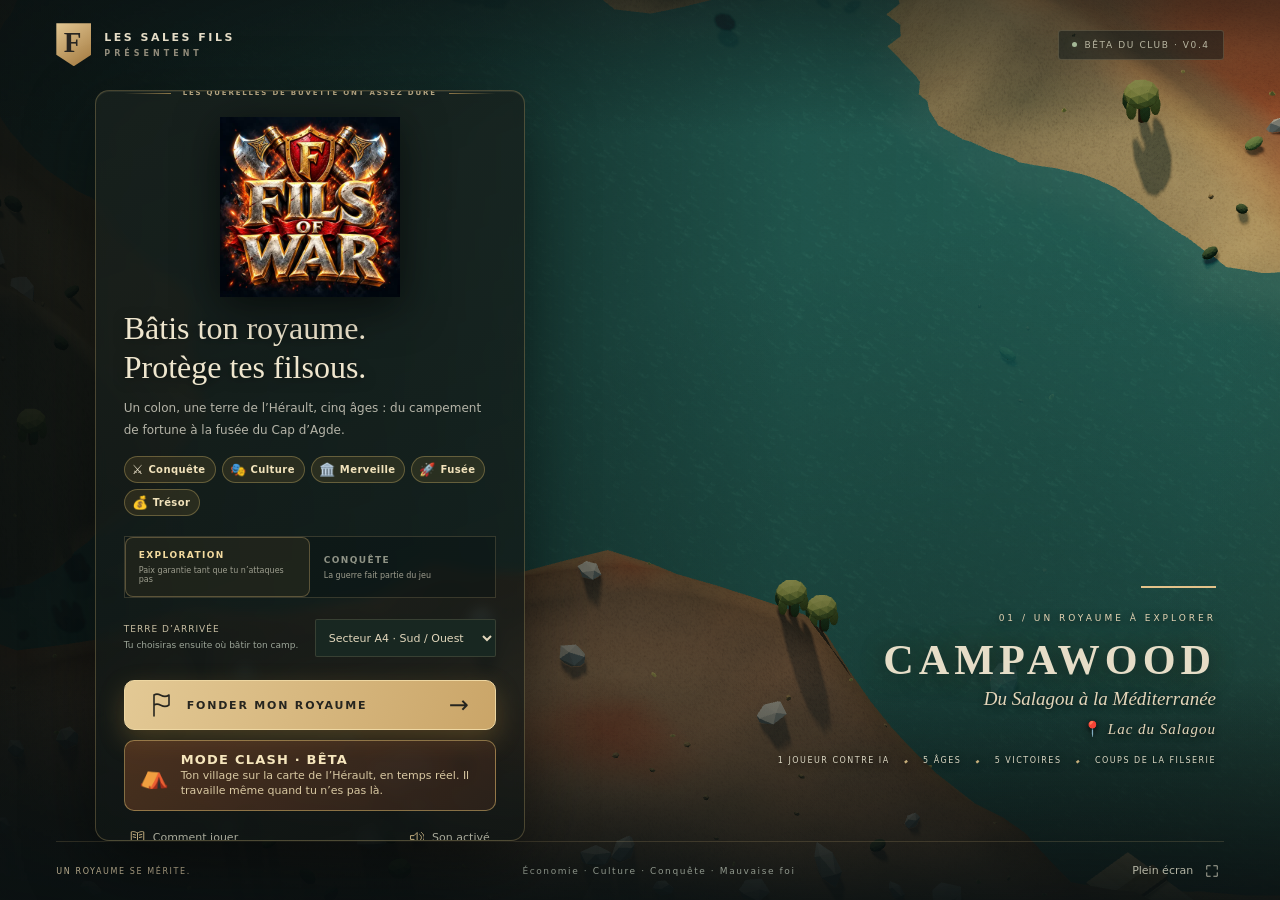
==== commit b212c1f9: "mode Clash, étape 1 : le village en local (HDV 1 à 3) - nouveau bouton « Mode Clash · bêta » au menu" ====
--- a/index.html
+++ b/index.html
@@ -273,6 +273,8 @@
 <script src="diplo-ui.js"></script>
 <script src="fiche-ui.js"></script>
 <script src="troupes-ui.js"></script>
+<script src="clash.js?v=1"></script>
+<script src="clash-ui.js?v=1"></script>
 
 </body>
 </html>
